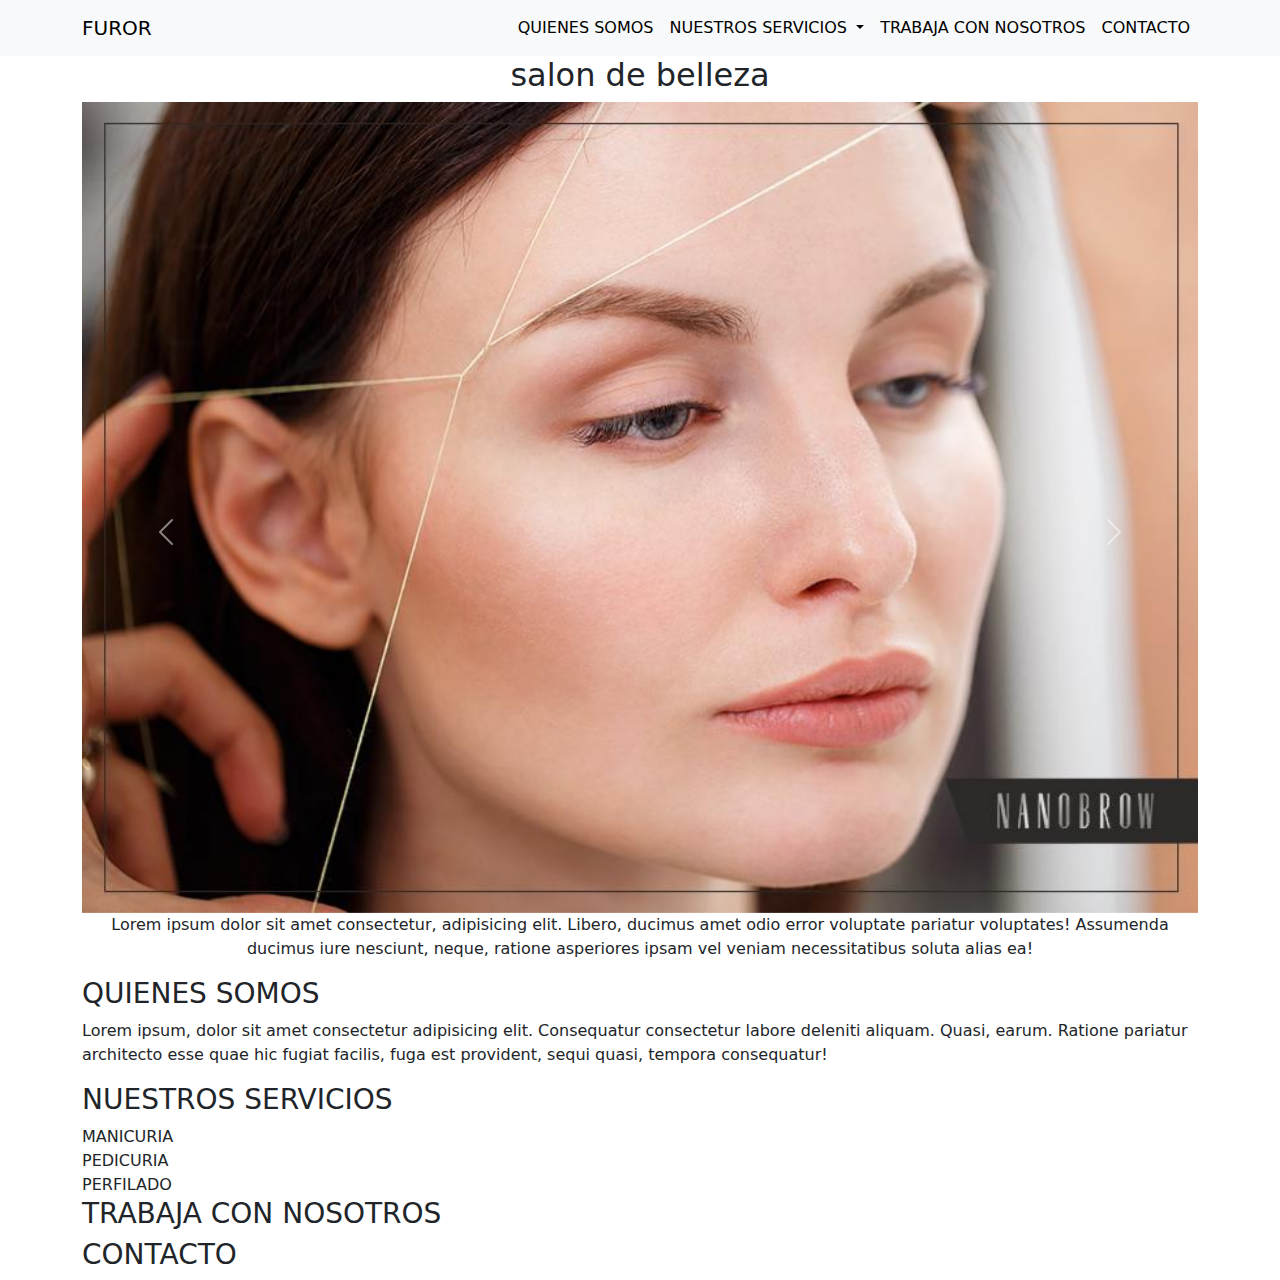
==== index.html @ da152a38 "Estructura del sitio web" ====
<!DOCTYPE html>
<html lang="en">
  <head>
    <meta charset="UTF-8" />
    <meta http-equiv="X-UA-Compatible" content="IE=edge" />
    <meta name="viewport" content="width=device-width, initial-scale=1.0" />
    <link
      rel="stylesheet"
      href="https://cdn.jsdelivr.net/npm/bootstrap@5.3.1/dist/css/bootstrap.min.css"
    />
    <title>Proyecto 1</title>
  </head>
  <body>
    <!-- header -->
    <header>
      <nav class="navbar fixed-top navbar-expand-lg bg-body-tertiary">
        <div class="container-fluid container">
          <a class="navbar-brand" href="#">FUROR</a>
          <button
            class="navbar-toggler"
            type="button"
            data-bs-toggle="collapse"
            data-bs-target="#navbarNavDropdown"
            aria-controls="navbarNavDropdown"
            aria-expanded="false"
            aria-label="Toggle navigation"
          >
            <span class="navbar-toggler-icon"></span>
          </button>
          <div class="collapse navbar-collapse justify-content-end" id="navbarNavDropdown">
            <ul class="navbar-nav">
              <li class="nav-item">
                <a class="nav-link active" aria-current="page" href="#section-quienes"
                  >QUIENES SOMOS</a
                >
              </li>
              <li class="nav-item dropdown">
                <a
                  class="nav-link active dropdown-toggle"
                  href="#section-servicios"
                  role="button"
                  data-bs-toggle="dropdown"
                  aria-expanded="false"
                >
                  NUESTROS SERVICIOS
                </a>
                <ul class="dropdown-menu">
                  <li><a class="dropdown-item" href="#">MANICURIA</a></li>
                  <li><a class="dropdown-item" href="#">PEDICURIA</a></li>
                  <li><a class="dropdown-item" href="#">PERFILADO</a></li>
                </ul>
              </li>
              <li class="nav-item">
                <a class="nav-link active" href="#section-trabaja">TRABAJA CON NOSOTROS</a>
              </li>
              <li class="nav-item">
                <a class="nav-link active" href="#section-contacto">CONTACTO</a>
              </li>
            </ul>
          </div>
        </div>
      </nav>
    </header>
    <!-- main -->
    <main class="container">
      <section class="text-center">
        <h1>FUROR BEAUTY</h1>
        <h2>salon de belleza</h2>
      </section>
      <!-- carousel -->
      <section>
        <div id="carouselExampleIndicators" class="carousel slide">
          <div class="carousel-indicators">
            <button
              type="button"
              data-bs-target="#carouselExampleIndicators"
              data-bs-slide-to="0"
              class="active"
              aria-current="true"
              aria-label="Slide 1"
            ></button>
            <button
              type="button"
              data-bs-target="#carouselExampleIndicators"
              data-bs-slide-to="1"
              aria-label="Slide 2"
            ></button>
            <button
              type="button"
              data-bs-target="#carouselExampleIndicators"
              data-bs-slide-to="2"
              aria-label="Slide 3"
            ></button>
          </div>
          <div class="carousel-inner">
            <div class="carousel-item active">
              <img src="perfilado-1.jpeg" class="d-block w-100" alt="..." />
            </div>
            <div class="carousel-item">
              <img src="perfilado-1.jpeg" class="d-block w-100" alt="..." />
            </div>
            <div class="carousel-item">
              <img src="perfilado-1.jpeg" class="d-block w-100" alt="..." />
            </div>
          </div>
          <button
            class="carousel-control-prev"
            type="button"
            data-bs-target="#carouselExampleIndicators"
            data-bs-slide="prev"
          >
            <span class="carousel-control-prev-icon" aria-hidden="true"></span>
            <span class="visually-hidden">Previous</span>
          </button>
          <button
            class="carousel-control-next"
            type="button"
            data-bs-target="#carouselExampleIndicators"
            data-bs-slide="next"
          >
            <span class="carousel-control-next-icon" aria-hidden="true"></span>
            <span class="visually-hidden">Next</span>
          </button>
          <!-- carousel-text -->
          <p class="text-center">
            Lorem ipsum dolor sit amet consectetur, adipisicing elit. Libero,
            ducimus amet odio error voluptate pariatur voluptates! Assumenda
            ducimus iure nesciunt, neque, ratione asperiores ipsam vel veniam
            necessitatibus soluta alias ea!
          </p>
        </section>
      </div>
      <!-- quienes somos -->
      <section id="section-quienes">
        <h3>QUIENES SOMOS</h3>
        <p>
          Lorem ipsum, dolor sit amet consectetur adipisicing elit. Consequatur
          consectetur labore deleniti aliquam. Quasi, earum. Ratione pariatur
          architecto esse quae hic fugiat facilis, fuga est provident, sequi
          quasi, tempora consequatur!
        </p>
      </section>
      <!-- nuestros servicios -->
      <section id="section-servicios">
        <h3>NUESTROS SERVICIOS</h3>
        <div>MANICURIA</div>
        <div>PEDICURIA</div>
        <div>PERFILADO</div>
      </section>
      <!-- trabaja con nosotros -->
      <section id="section-trabaja">
        <h3>TRABAJA CON NOSOTROS</h3>
      </section>
      <!-- contacto -->
      <section id="section-contacto">
        <h3>CONTACTO</h3>
      </section>
    </main>

    <!-- footer -->
    <footer></footer>
    <script
      src="https://cdn.jsdelivr.net/npm/@popperjs/core@2.11.8/dist/umd/popper.min.js"
      integrity="sha384-I7E8VVD/ismYTF4hNIPjVp/Zjvgyol6VFvRkX/vR+Vc4jQkC+hVqc2pM8ODewa9r"
      crossorigin="anonymous"
    ></script>
    <script
      src="https://cdn.jsdelivr.net/npm/bootstrap@5.3.1/dist/js/bootstrap.min.js"
      integrity="sha384-Rx+T1VzGupg4BHQYs2gCW9It+akI2MM/mndMCy36UVfodzcJcF0GGLxZIzObiEfa"
      crossorigin="anonymous"
    ></script>
  </body>
</html>
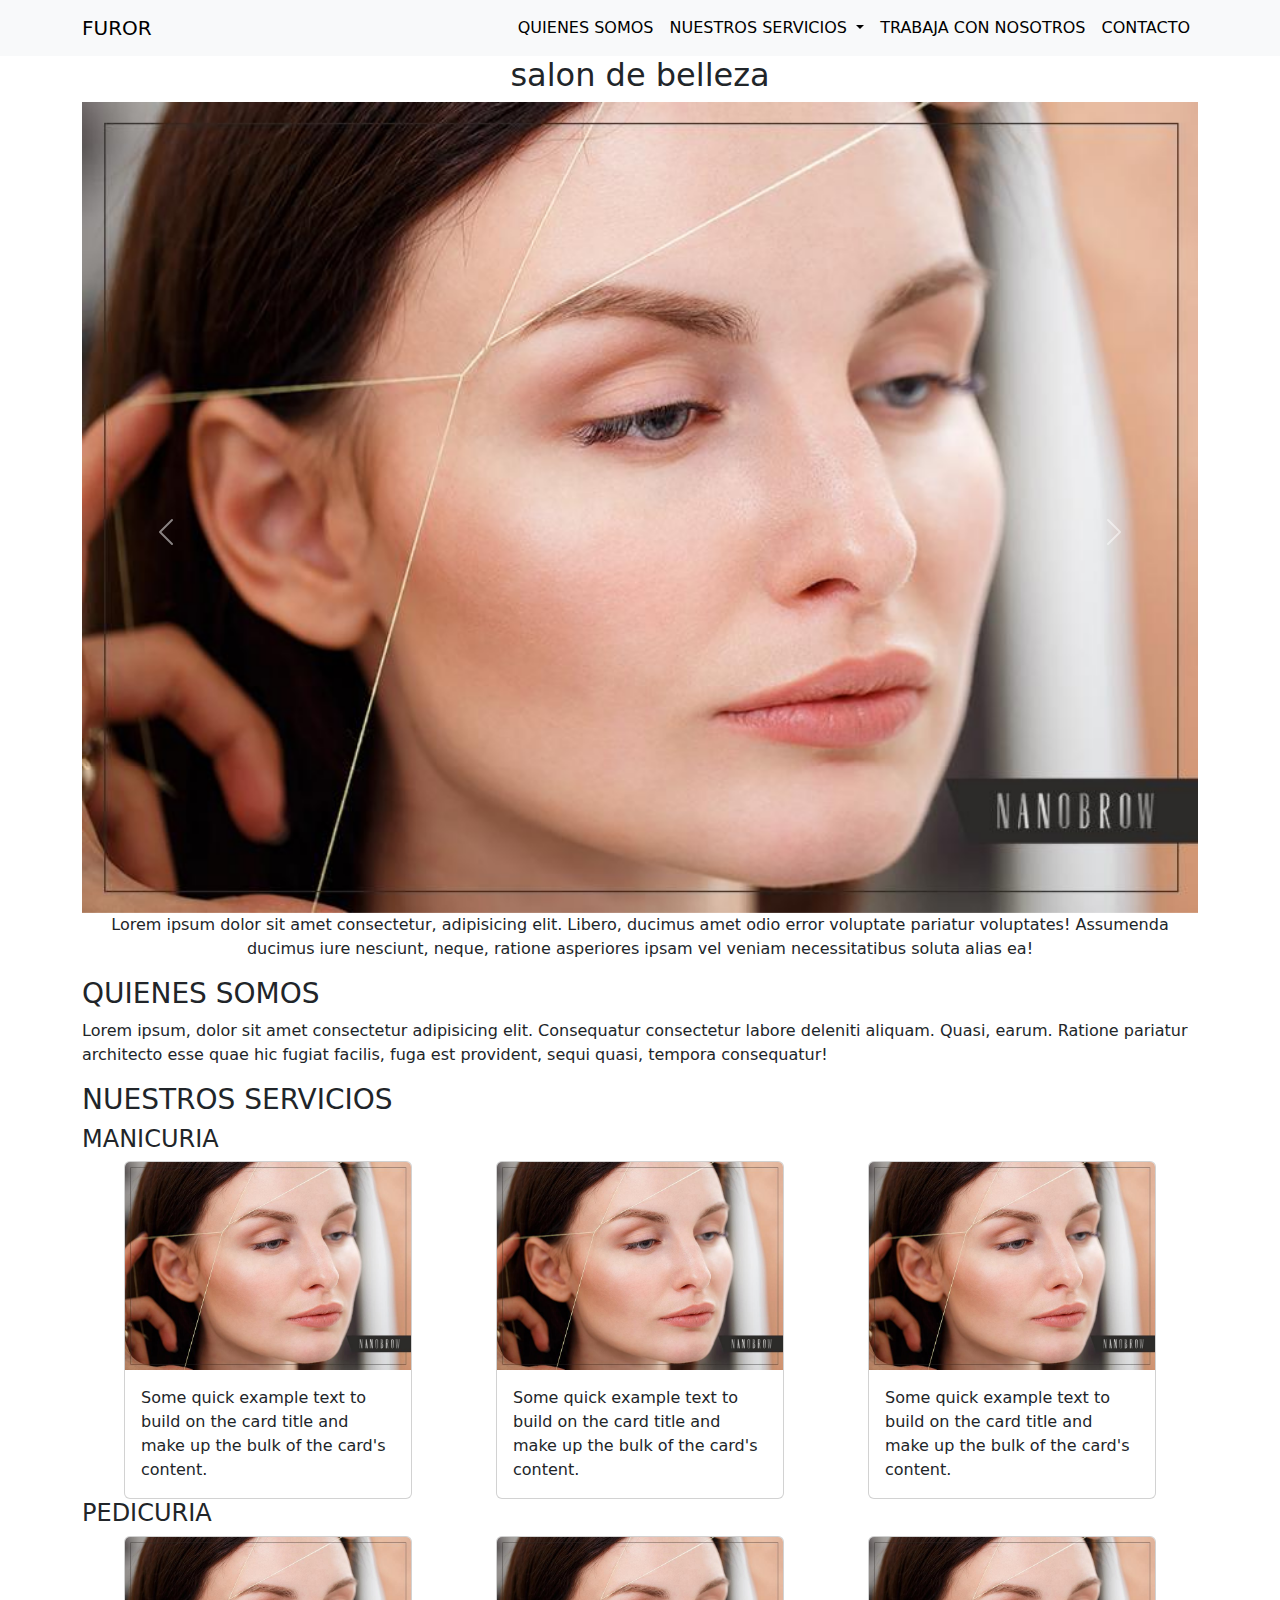
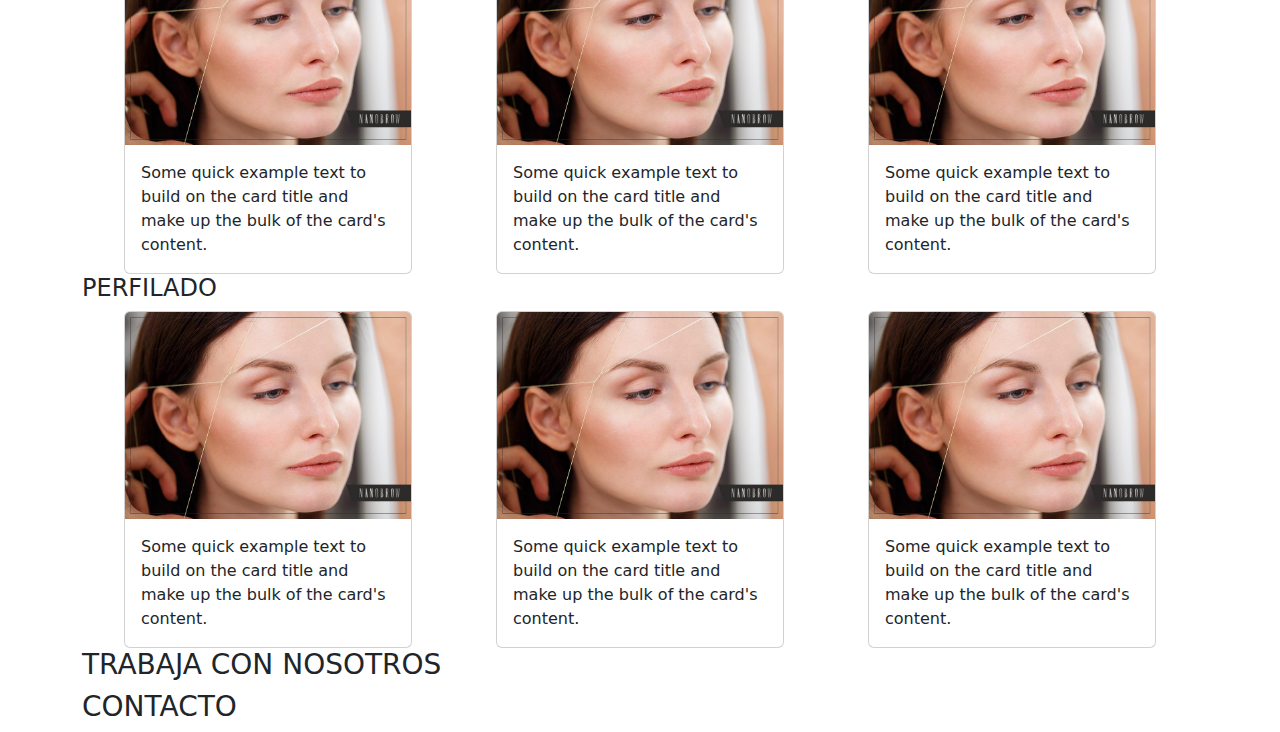
==== commit 3476db78: "Agregado cards por servicio" ====
--- a/index.html
+++ b/index.html
@@ -27,10 +27,16 @@
           >
             <span class="navbar-toggler-icon"></span>
           </button>
-          <div class="collapse navbar-collapse justify-content-end" id="navbarNavDropdown">
+          <div
+            class="collapse navbar-collapse justify-content-end"
+            id="navbarNavDropdown"
+          >
             <ul class="navbar-nav">
               <li class="nav-item">
-                <a class="nav-link active" aria-current="page" href="#section-quienes"
+                <a
+                  class="nav-link active"
+                  aria-current="page"
+                  href="#section-quienes"
                   >QUIENES SOMOS</a
                 >
               </li>
@@ -45,13 +51,27 @@
                   NUESTROS SERVICIOS
                 </a>
                 <ul class="dropdown-menu">
-                  <li><a class="dropdown-item" href="#">MANICURIA</a></li>
-                  <li><a class="dropdown-item" href="#">PEDICURIA</a></li>
-                  <li><a class="dropdown-item" href="#">PERFILADO</a></li>
+                  <li>
+                    <a class="dropdown-item" href="#container-manicura"
+                      >MANICURIA</a
+                    >
+                  </li>
+                  <li>
+                    <a class="dropdown-item" href="#container-pedicuria"
+                      >PEDICURIA</a
+                    >
+                  </li>
+                  <li>
+                    <a class="dropdown-item" href="#container-perfilado"
+                      >PERFILADO</a
+                    >
+                  </li>
                 </ul>
               </li>
               <li class="nav-item">
-                <a class="nav-link active" href="#section-trabaja">TRABAJA CON NOSOTROS</a>
+                <a class="nav-link active" href="#section-trabaja"
+                  >TRABAJA CON NOSOTROS</a
+                >
               </li>
               <li class="nav-item">
                 <a class="nav-link active" href="#section-contacto">CONTACTO</a>
@@ -128,8 +148,9 @@
             ducimus iure nesciunt, neque, ratione asperiores ipsam vel veniam
             necessitatibus soluta alias ea!
           </p>
-        </section>
-      </div>
+        </div>
+      </section>
+
       <!-- quienes somos -->
       <section id="section-quienes">
         <h3>QUIENES SOMOS</h3>
@@ -143,9 +164,102 @@
       <!-- nuestros servicios -->
       <section id="section-servicios">
         <h3>NUESTROS SERVICIOS</h3>
-        <div>MANICURIA</div>
-        <div>PEDICURIA</div>
-        <div>PERFILADO</div>
+        <div id="container-manicura">
+          <h4>MANICURIA</h4>
+          <div class="d-flex justify-content-around">
+            <div class="card" style="width: 18rem">
+              <img src="perfilado-1.jpeg" class="card-img-top" alt="..." />
+              <div class="card-body">
+                <p class="card-text">
+                  Some quick example text to build on the card title and make up
+                  the bulk of the card's content.
+                </p>
+              </div>
+            </div>
+            <div class="card" style="width: 18rem">
+              <img src="perfilado-1.jpeg" class="card-img-top" alt="..." />
+              <div class="card-body">
+                <p class="card-text">
+                  Some quick example text to build on the card title and make up
+                  the bulk of the card's content.
+                </p>
+              </div>
+            </div>
+            <div class="card" style="width: 18rem">
+              <img src="perfilado-1.jpeg" class="card-img-top" alt="..." />
+              <div class="card-body">
+                <p class="card-text">
+                  Some quick example text to build on the card title and make up
+                  the bulk of the card's content.
+                </p>
+              </div>
+            </div>
+          </div>
+        </div>
+        <div id="container-pedicuria">
+          <h4>PEDICURIA</h4>
+          <div class="d-flex justify-content-around">
+            <div class="card" style="width: 18rem">
+              <img src="perfilado-1.jpeg" class="card-img-top" alt="..." />
+              <div class="card-body">
+                <p class="card-text">
+                  Some quick example text to build on the card title and make up
+                  the bulk of the card's content.
+                </p>
+              </div>
+            </div>
+            <div class="card" style="width: 18rem">
+              <img src="perfilado-1.jpeg" class="card-img-top" alt="..." />
+              <div class="card-body">
+                <p class="card-text">
+                  Some quick example text to build on the card title and make up
+                  the bulk of the card's content.
+                </p>
+              </div>
+            </div>
+            <div class="card" style="width: 18rem">
+              <img src="perfilado-1.jpeg" class="card-img-top" alt="..." />
+              <div class="card-body">
+                <p class="card-text">
+                  Some quick example text to build on the card title and make up
+                  the bulk of the card's content.
+                </p>
+              </div>
+            </div>
+          </div>
+        </div>
+        <div id="container-perfilado">
+          <h4>PERFILADO</h4>
+          <div class="d-flex justify-content-around">
+            <div class="card" style="width: 18rem">
+              <img src="perfilado-1.jpeg" class="card-img-top" alt="..." />
+              <div class="card-body">
+                <p class="card-text">
+                  Some quick example text to build on the card title and make up
+                  the bulk of the card's content.
+                </p>
+              </div>
+            </div>
+            <div class="card" style="width: 18rem">
+              <img src="perfilado-1.jpeg" class="card-img-top" alt="..." />
+              <div class="card-body">
+                <p class="card-text">
+                  Some quick example text to build on the card title and make up
+                  the bulk of the card's content.
+                </p>
+              </div>
+            </div>
+            <div class="card" style="width: 18rem">
+              <img src="perfilado-1.jpeg" class="card-img-top" alt="..." />
+              <div class="card-body">
+                <p class="card-text">
+                  Some quick example text to build on the card title and make up
+                  the bulk of the card's content.
+                </p>
+              </div>
+            </div>
+          </div>
+        </div>
       </section>
       <!-- trabaja con nosotros -->
       <section id="section-trabaja">
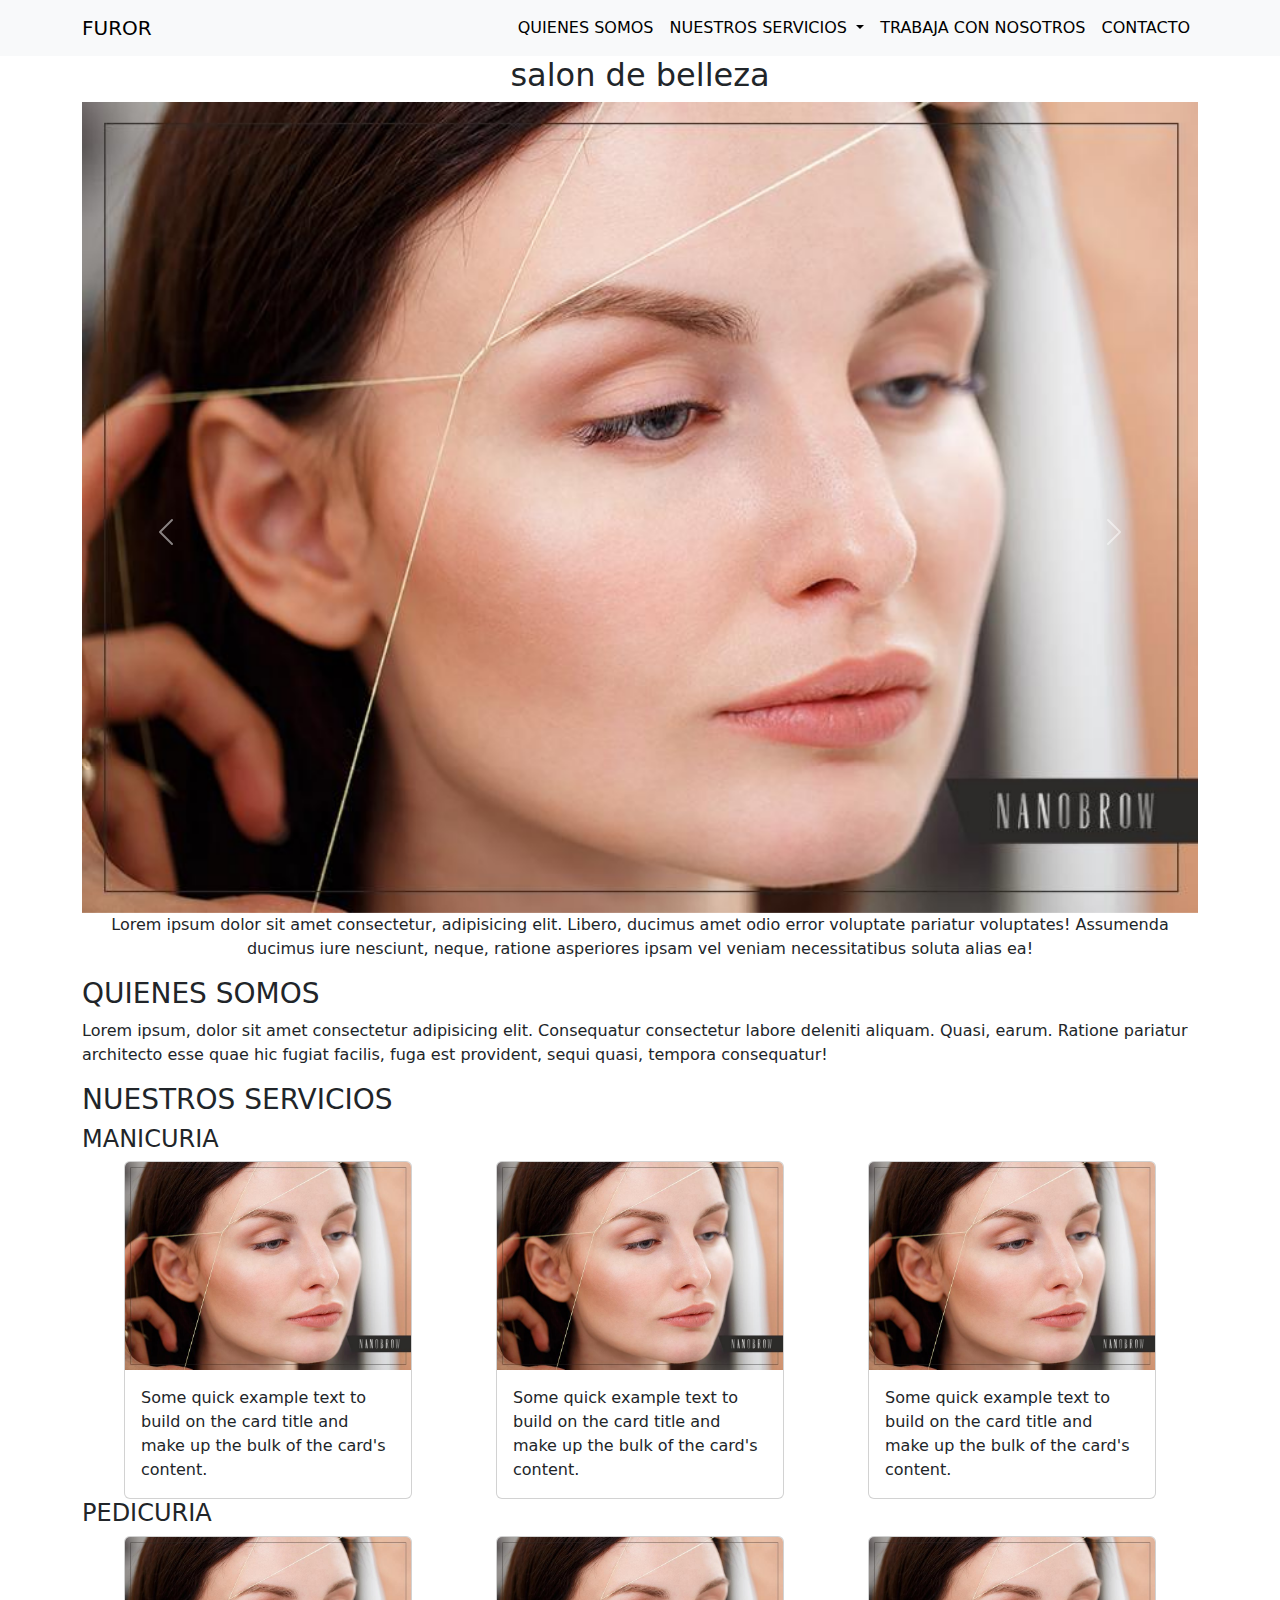
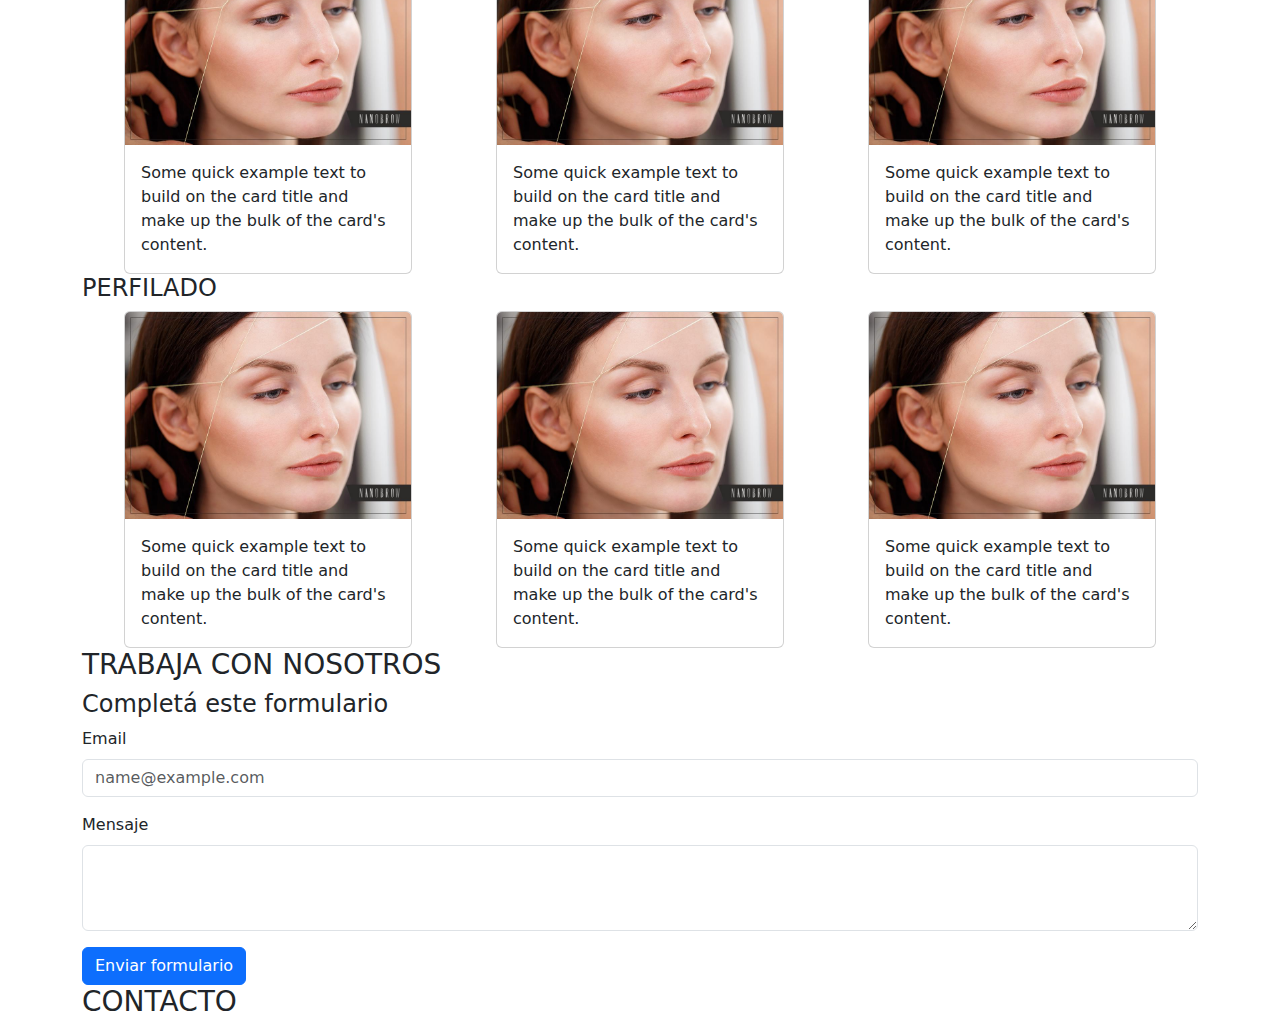
==== commit 18cf3f96: "Se agrega formulario de contacto (trabajo)" ====
--- a/index.html
+++ b/index.html
@@ -264,6 +264,24 @@
       <!-- trabaja con nosotros -->
       <section id="section-trabaja">
         <h3>TRABAJA CON NOSOTROS</h3>
+        <div>
+          <h4>Completá este formulario</h4>
+          <!-- formulario (revisar) agregar mensaje y ver cómo se puede cargar un adjunto o que vaya directo por mail -->
+          <form>
+            <div class="mb-3">
+                <label for="exampleFormControlInput1" class="form-label">Email</label>
+                <input type="email" class="form-control" id="exampleFormControlInput1" placeholder="name@example.com">
+              </div>
+              <div class="mb-3">
+                <label for="exampleFormControlTextarea1" class="form-label">Mensaje</label>
+                <textarea class="form-control" id="exampleFormControlTextarea1" rows="3"></textarea>
+              </div>
+            <!-- que al apretar el btn se abra el mail y aparezca precargado el asunto "CV" -->
+            <button type="submit" class="btn btn-primary">
+              Enviar formulario
+            </button>
+          </form>
+        </div>
       </section>
       <!-- contacto -->
       <section id="section-contacto">
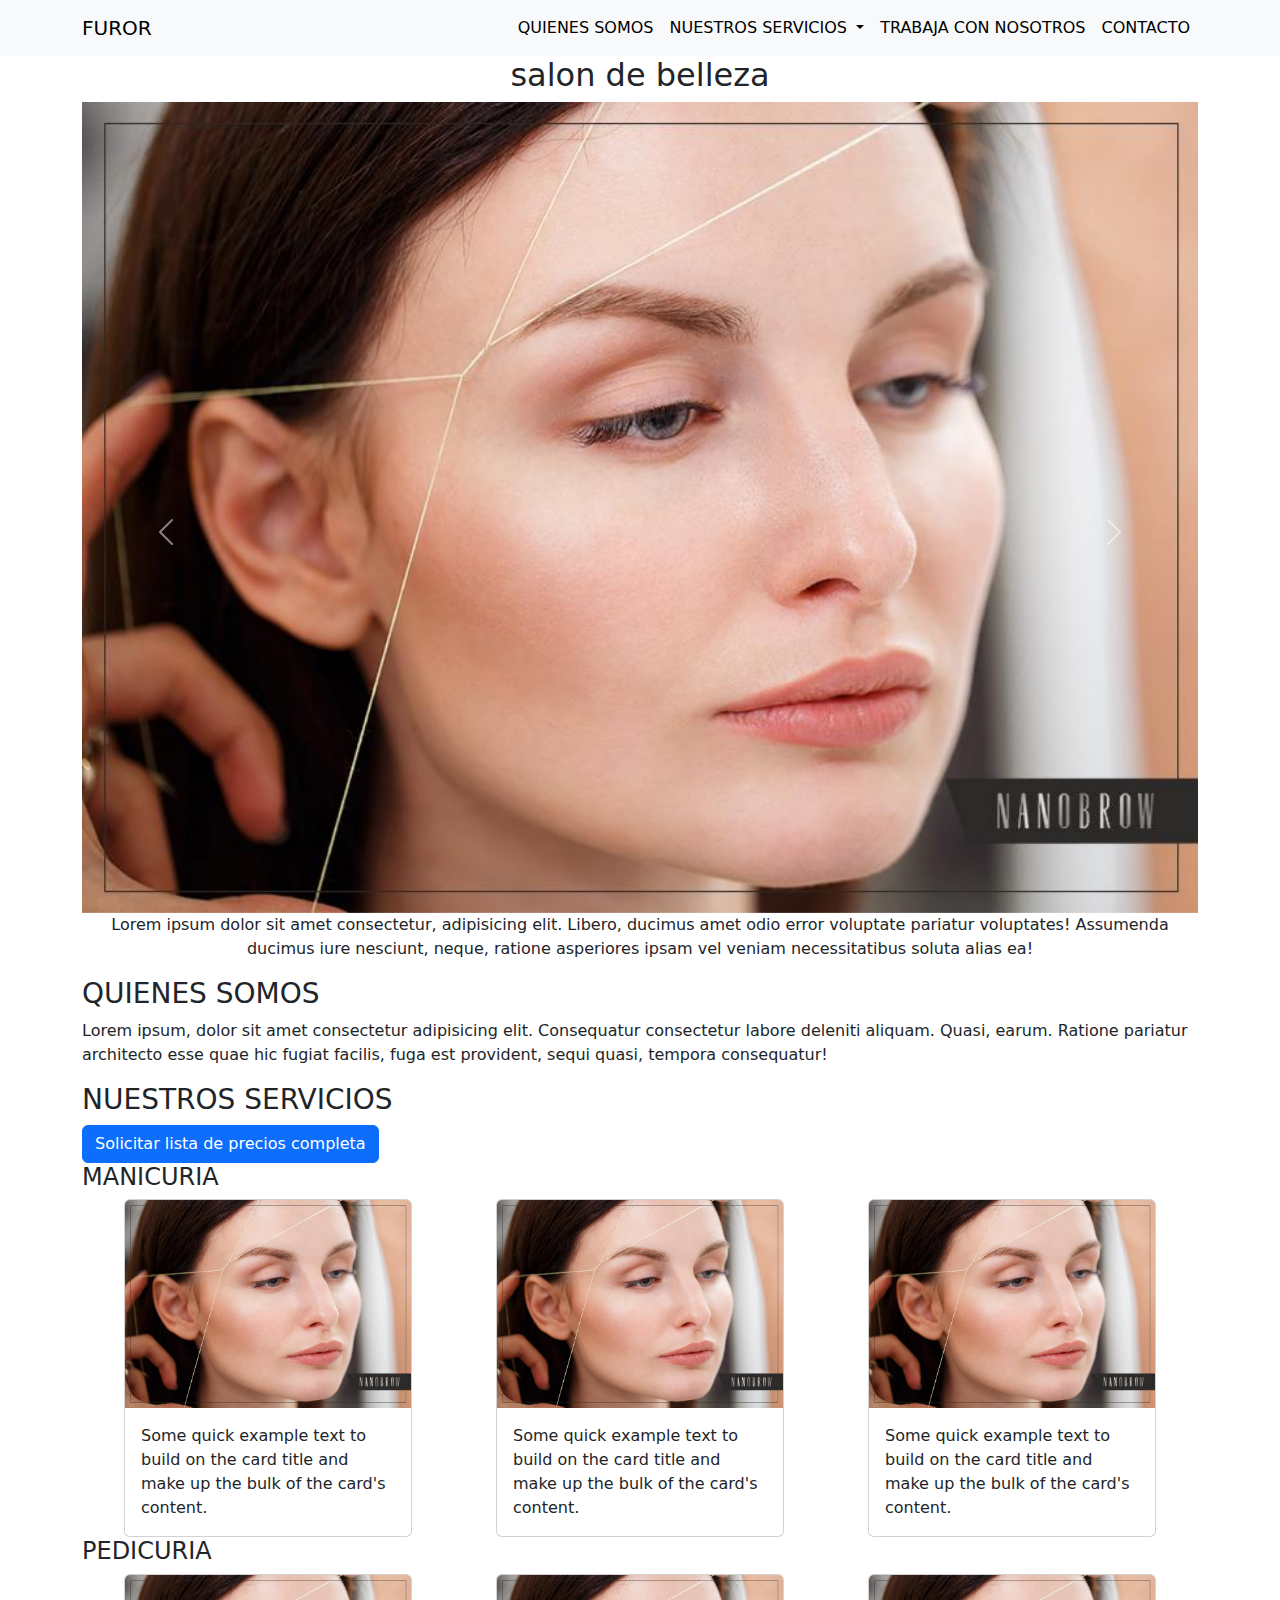
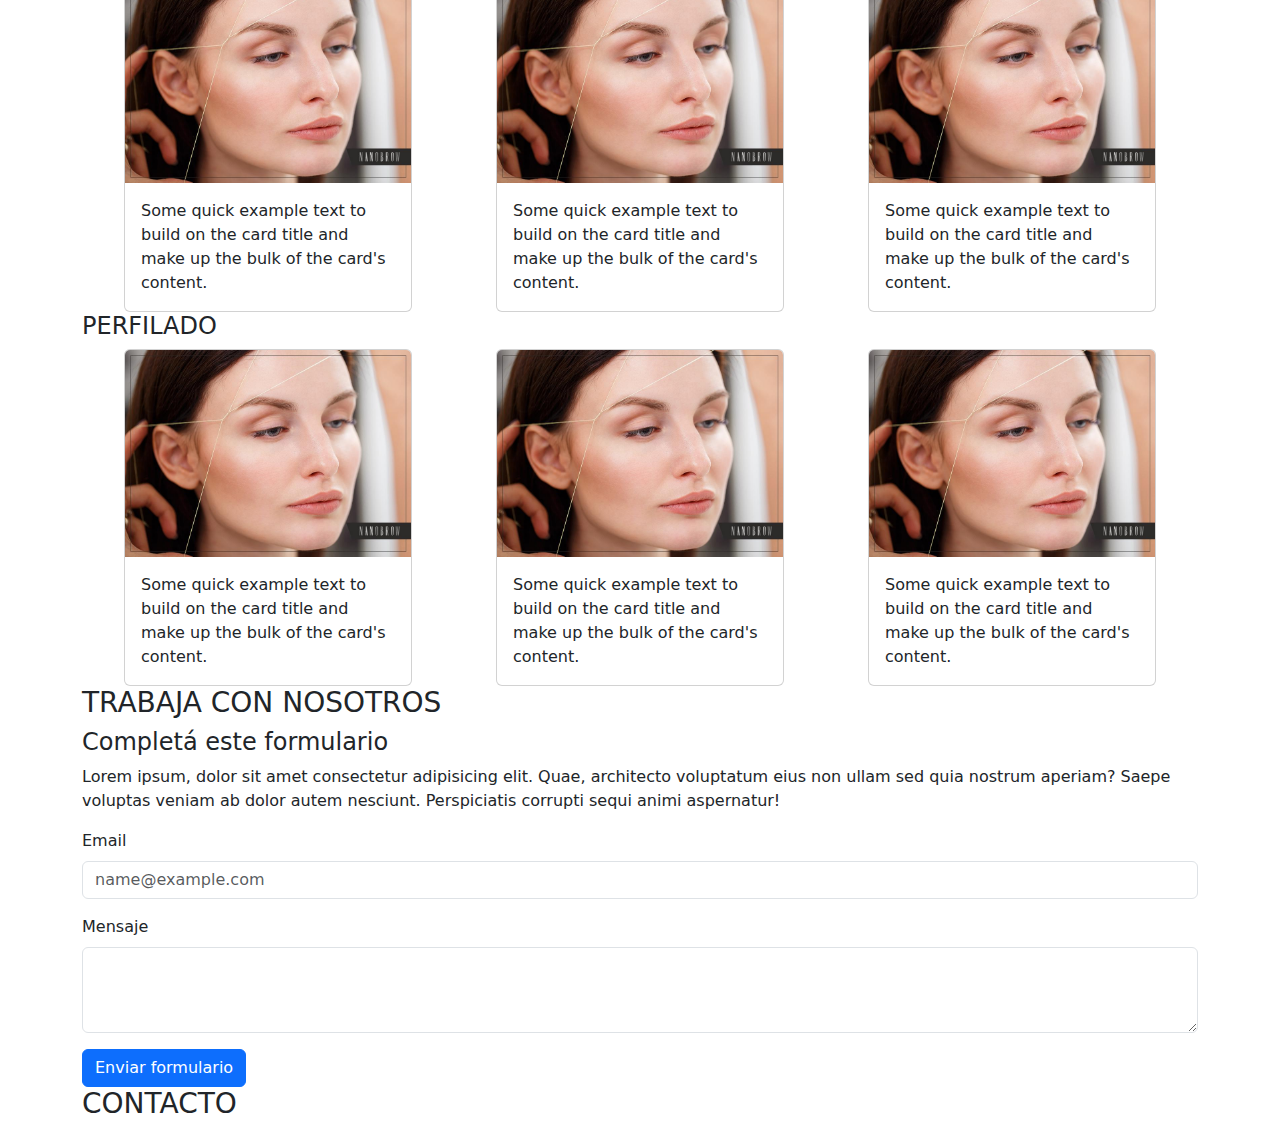
==== commit facb209b: "Se agrega btn listado de precios" ====
--- a/index.html
+++ b/index.html
@@ -164,9 +164,11 @@
       <!-- nuestros servicios -->
       <section id="section-servicios">
         <h3>NUESTROS SERVICIOS</h3>
+        <button type="button" class="btn btn-primary">Solicitar lista de precios completa</button>
+
         <div id="container-manicura">
           <h4>MANICURIA</h4>
-          <div class="d-flex justify-content-around">
+          <div class="d-flex flex-wrap justify-content-around">
             <div class="card" style="width: 18rem">
               <img src="perfilado-1.jpeg" class="card-img-top" alt="..." />
               <div class="card-body">
@@ -198,7 +200,7 @@
         </div>
         <div id="container-pedicuria">
           <h4>PEDICURIA</h4>
-          <div class="d-flex justify-content-around">
+          <div class="d-flex flex-wrap justify-content-around">
             <div class="card" style="width: 18rem">
               <img src="perfilado-1.jpeg" class="card-img-top" alt="..." />
               <div class="card-body">
@@ -230,7 +232,7 @@
         </div>
         <div id="container-perfilado">
           <h4>PERFILADO</h4>
-          <div class="d-flex justify-content-around">
+          <div class="d-flex flex-wrap justify-content-around">
             <div class="card" style="width: 18rem">
               <img src="perfilado-1.jpeg" class="card-img-top" alt="..." />
               <div class="card-body">
@@ -266,6 +268,7 @@
         <h3>TRABAJA CON NOSOTROS</h3>
         <div>
           <h4>Completá este formulario</h4>
+          <p>Lorem ipsum, dolor sit amet consectetur adipisicing elit. Quae, architecto voluptatum eius non ullam sed quia nostrum aperiam? Saepe voluptas veniam ab dolor autem nesciunt. Perspiciatis corrupti sequi animi aspernatur!</p>
           <!-- formulario (revisar) agregar mensaje y ver cómo se puede cargar un adjunto o que vaya directo por mail -->
           <form>
             <div class="mb-3">
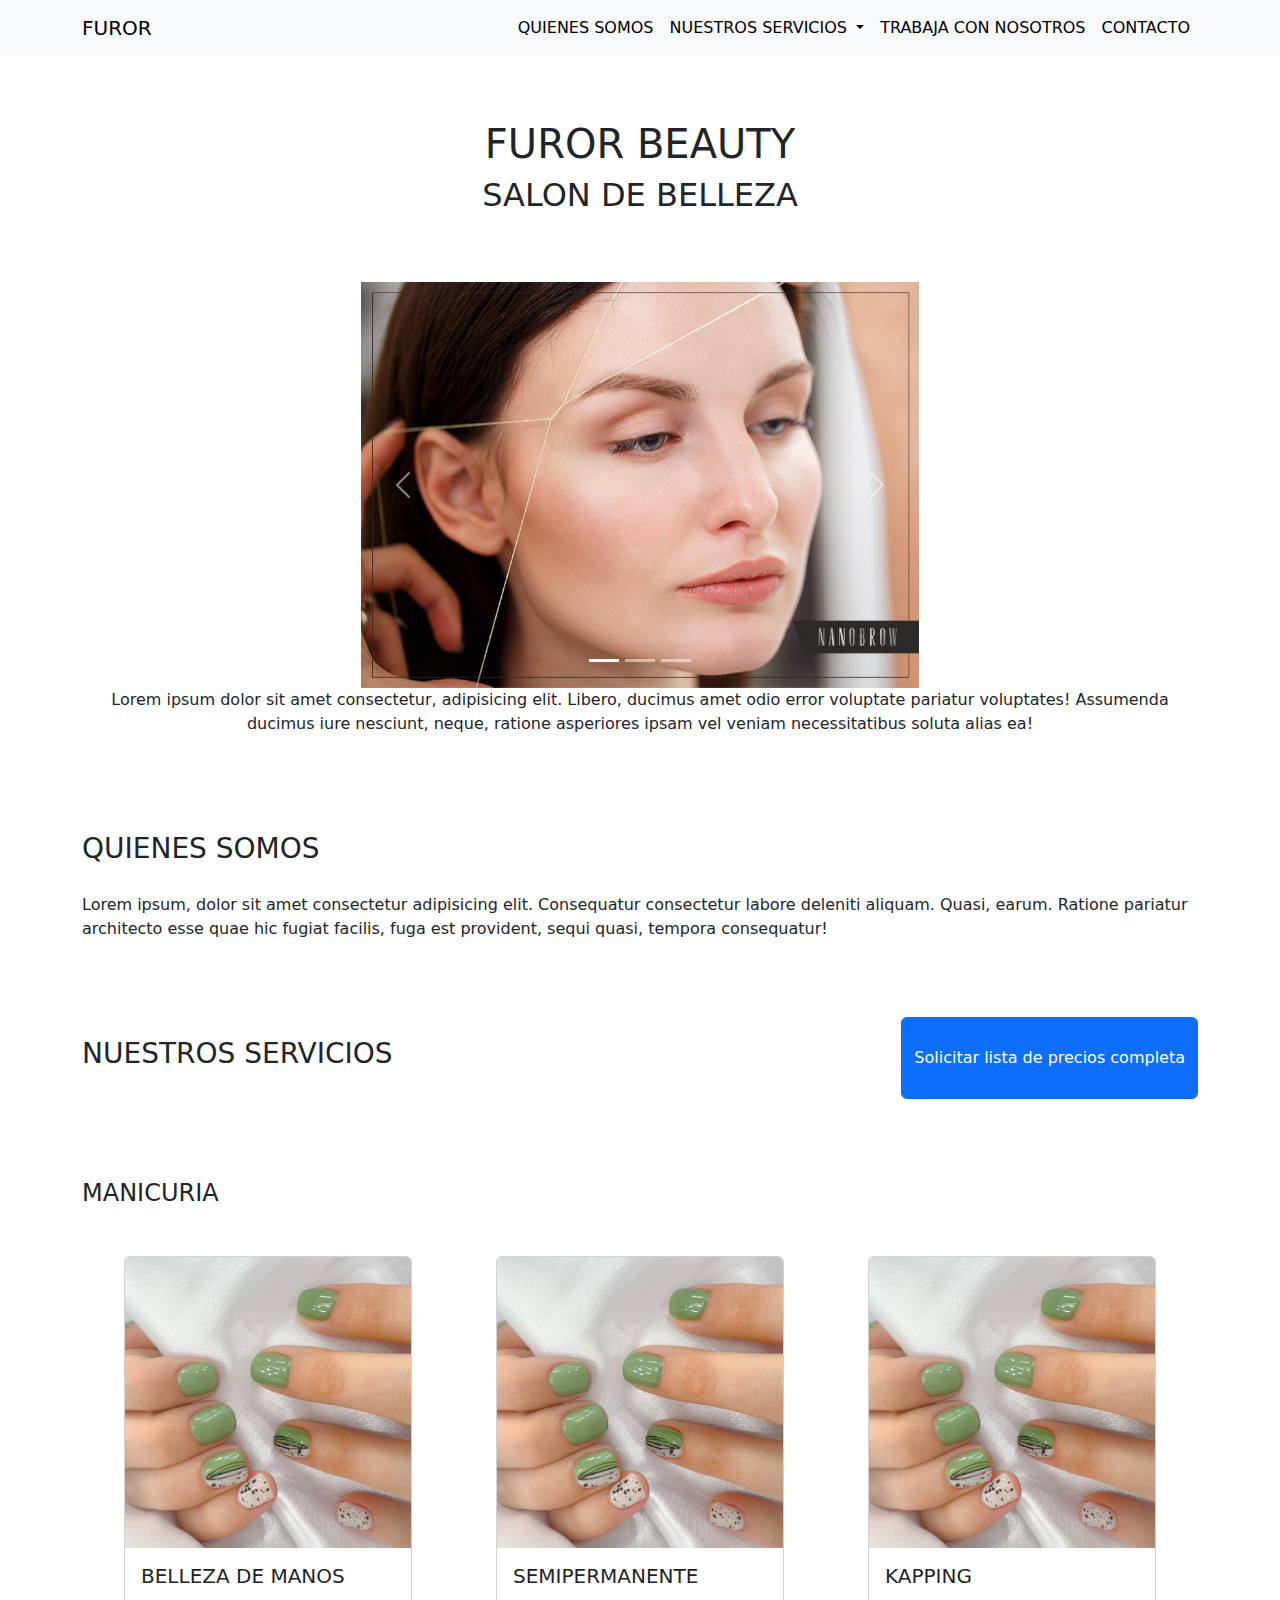
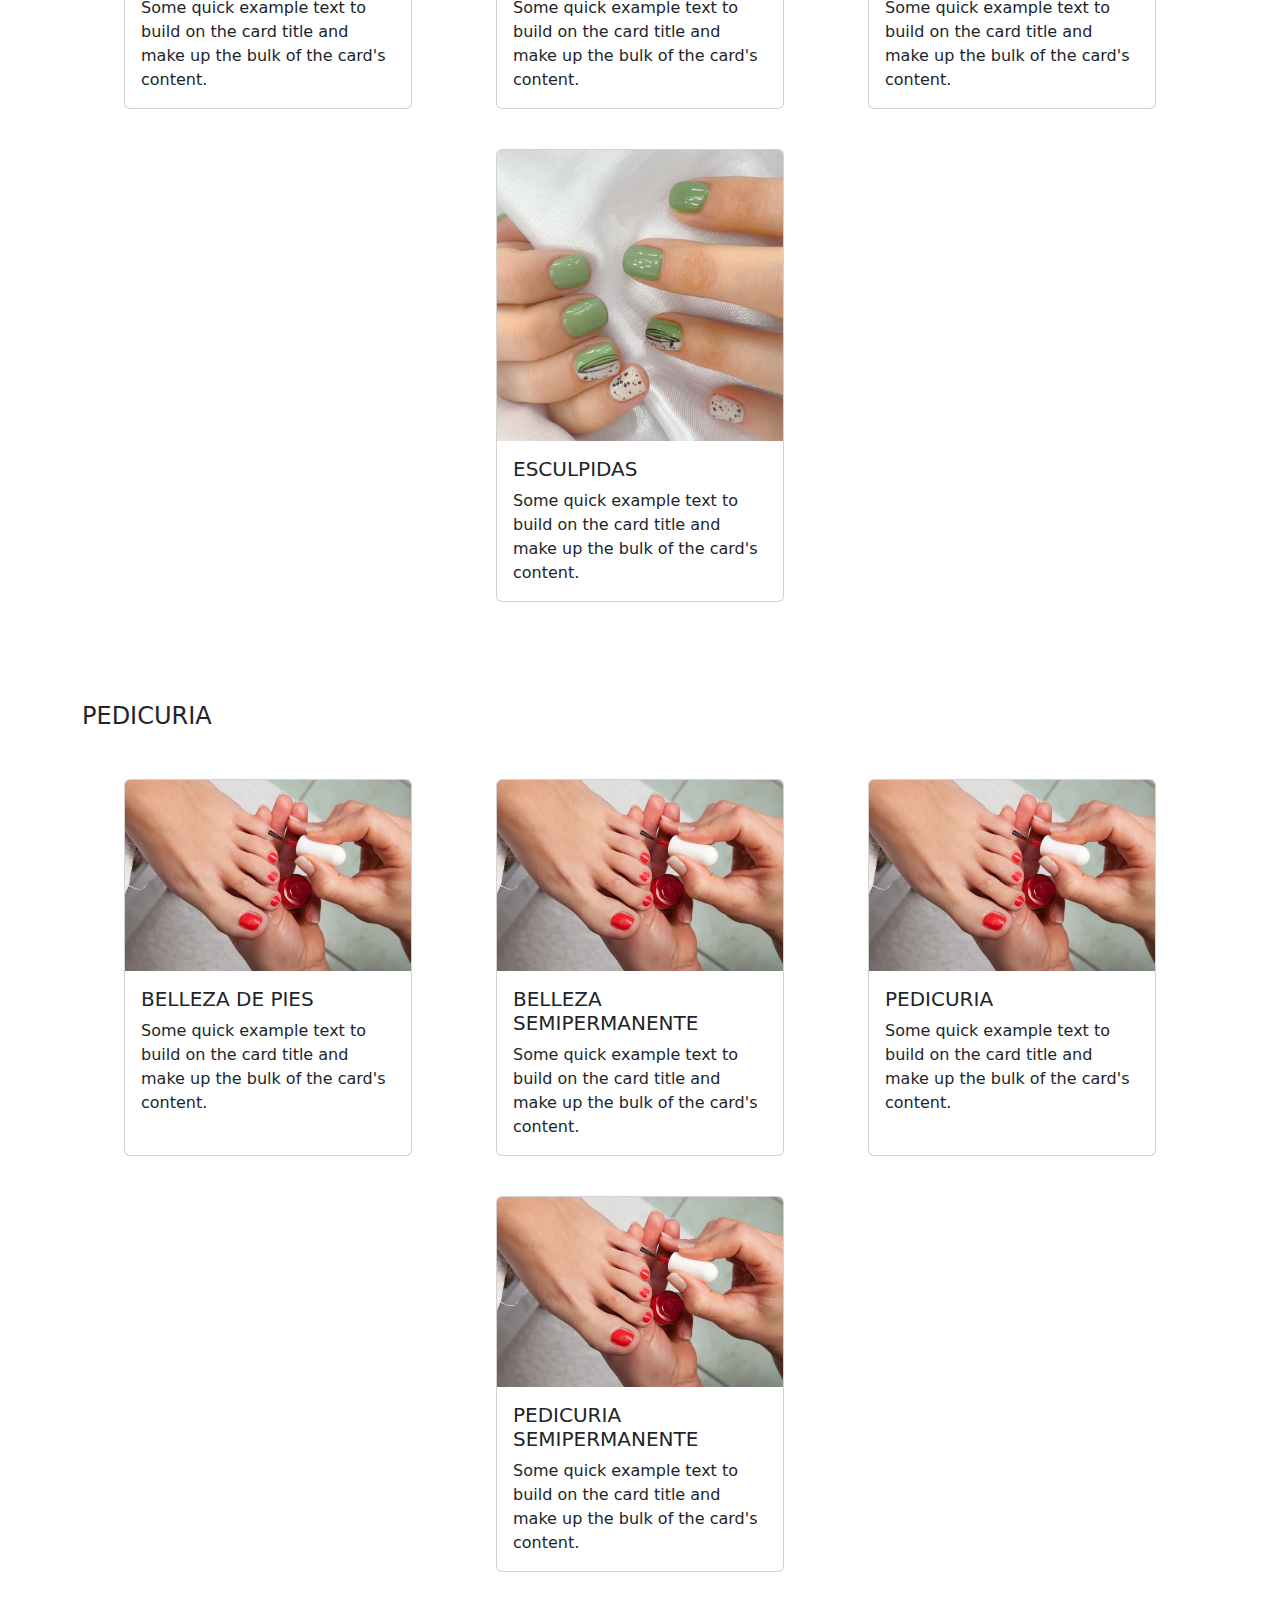
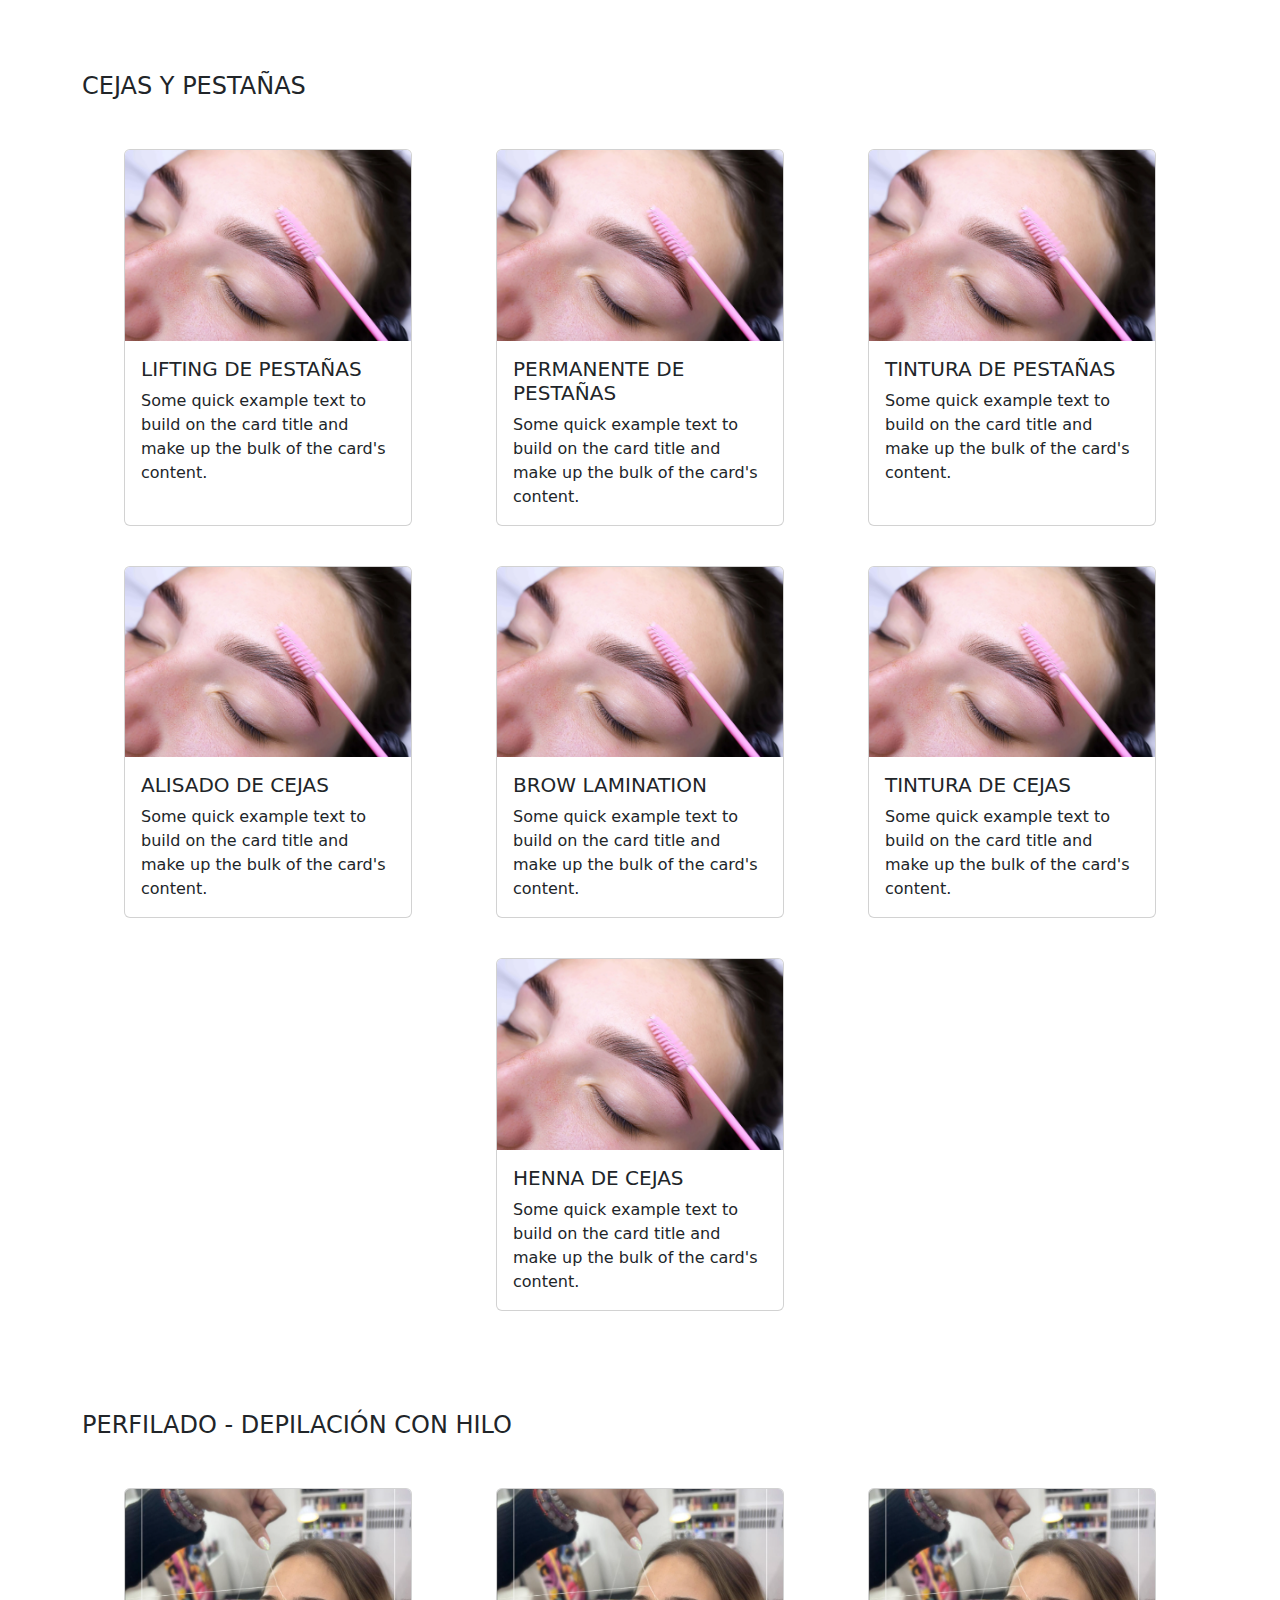
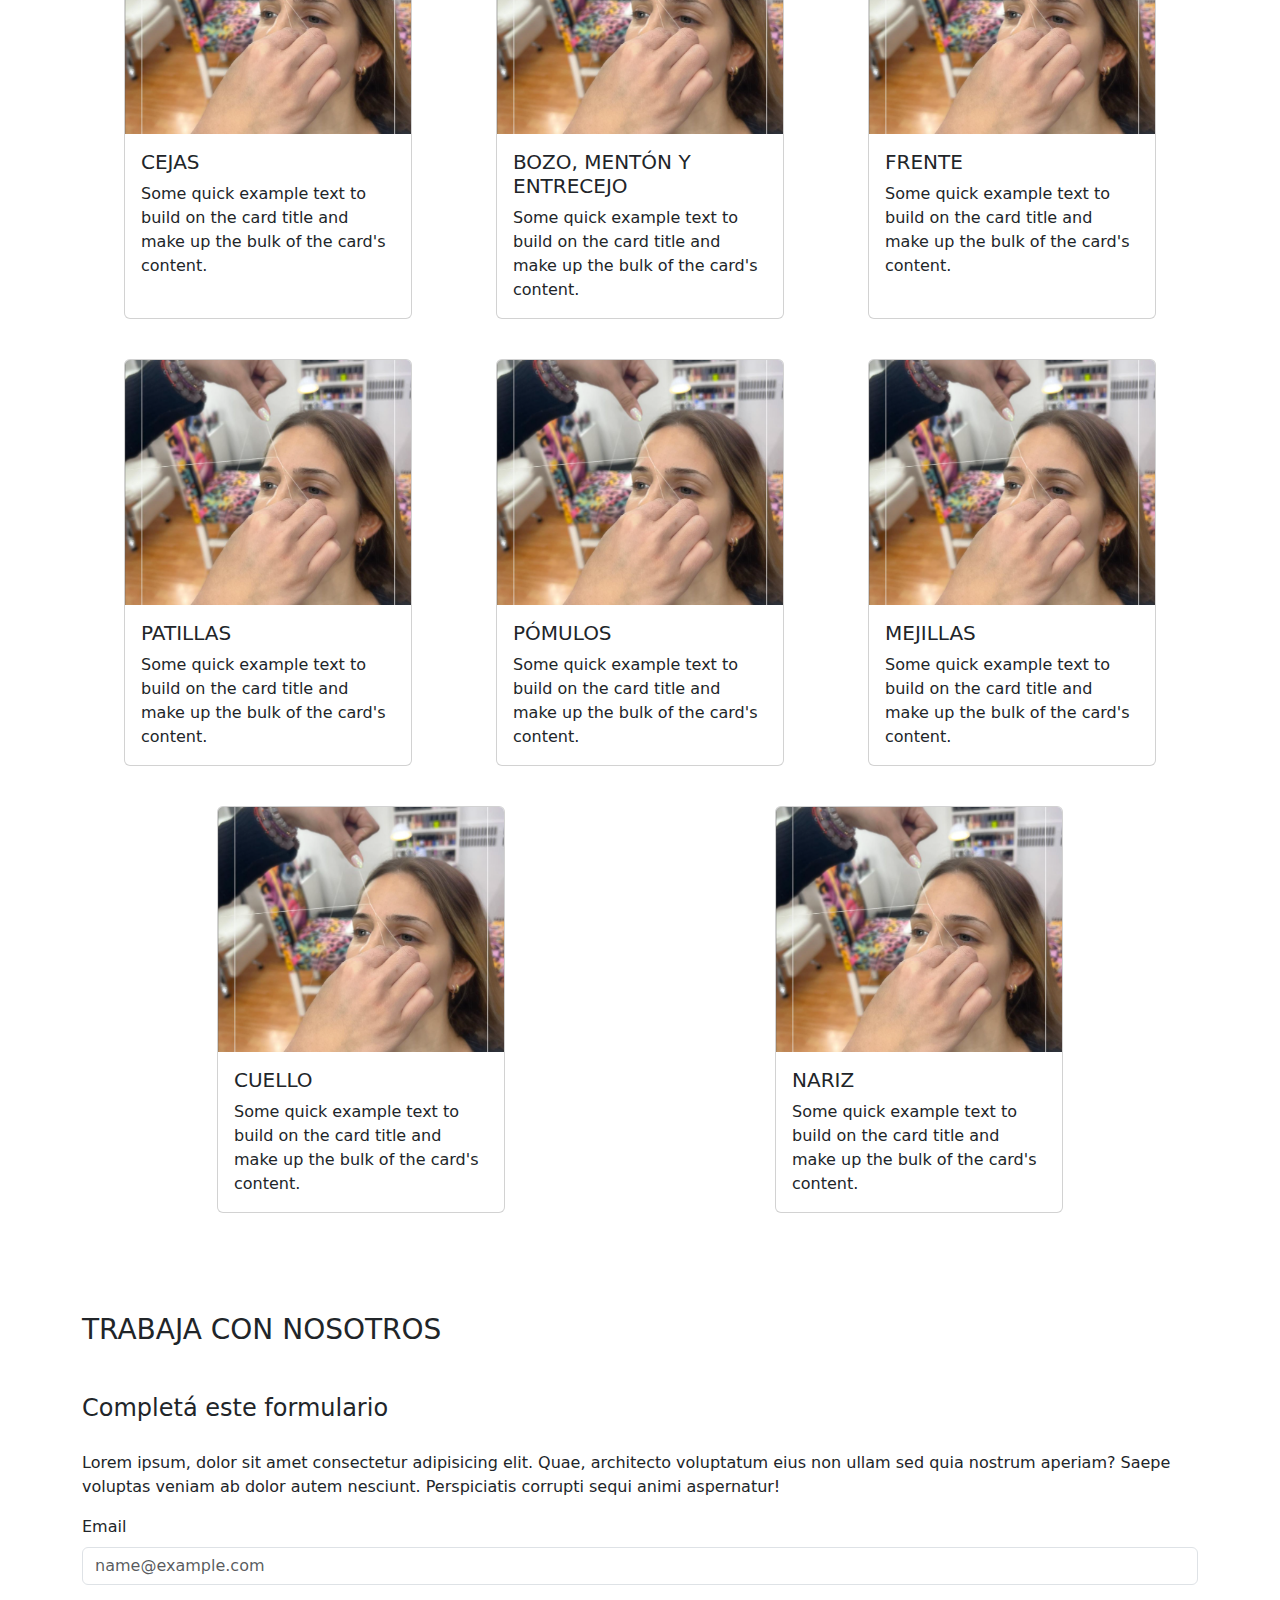
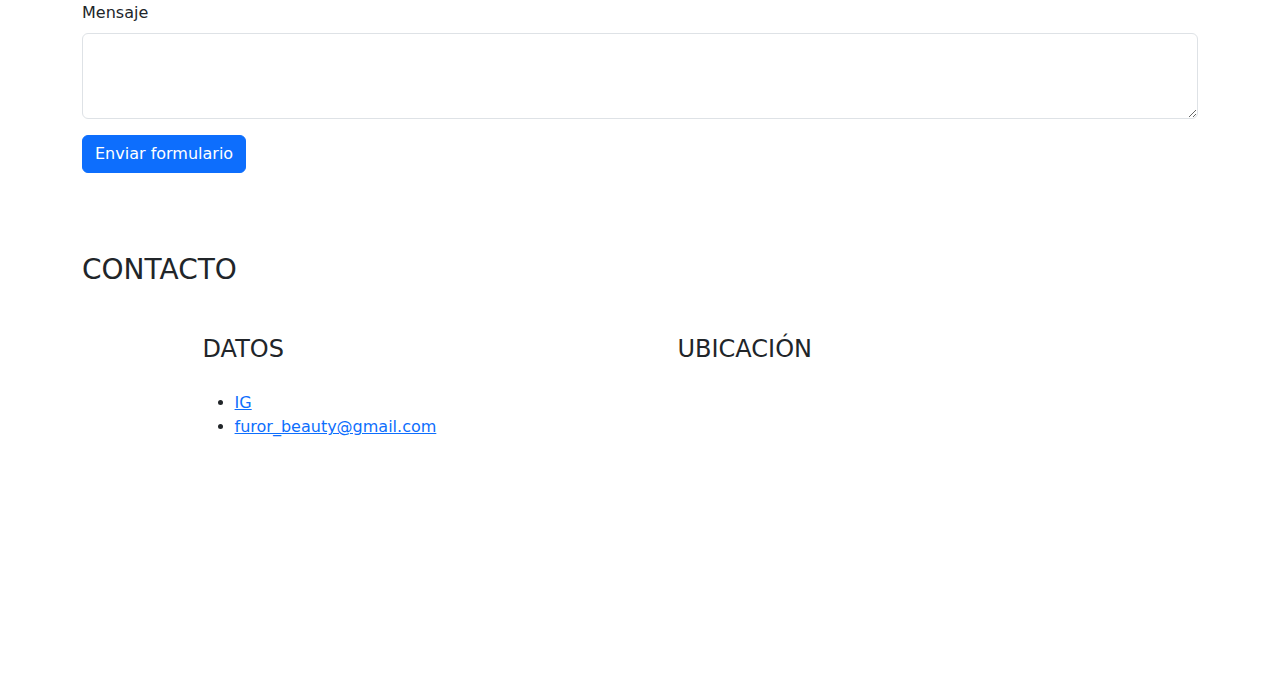
==== commit 0a4f905a: "Mejora en secciones y título del proyecto" ====
--- a/index.html
+++ b/index.html
@@ -4,11 +4,14 @@
     <meta charset="UTF-8" />
     <meta http-equiv="X-UA-Compatible" content="IE=edge" />
     <meta name="viewport" content="width=device-width, initial-scale=1.0" />
+    <!-- CSS -->
+    <link rel="stylesheet" href="style.css" />
+    <!-- bootstrap CSS -->
     <link
       rel="stylesheet"
       href="https://cdn.jsdelivr.net/npm/bootstrap@5.3.1/dist/css/bootstrap.min.css"
     />
-    <title>Proyecto 1</title>
+    <title>Furor Beauty | Salón de belleza</title>
   </head>
   <body>
     <!-- header -->
@@ -62,6 +65,11 @@
                     >
                   </li>
                   <li>
+                    <a class="dropdown-item" href="#container-cejas-pestanas"
+                      >CEJAS Y PESTAÑAS</a
+                    >
+                  </li>
+                  <li>
                     <a class="dropdown-item" href="#container-perfilado"
                       >PERFILADO</a
                     >
@@ -69,12 +77,20 @@
                 </ul>
               </li>
               <li class="nav-item">
-                <a class="nav-link active" href="#section-trabaja"
+                <a
+                  class="nav-link active"
+                  aria-current="page"
+                  href="#section-trabaja"
                   >TRABAJA CON NOSOTROS</a
                 >
               </li>
               <li class="nav-item">
-                <a class="nav-link active" href="#section-contacto">CONTACTO</a>
+                <a
+                  class="nav-link active"
+                  aria-current="page"
+                  href="#section-contacto"
+                  >CONTACTO</a
+                >
               </li>
             </ul>
           </div>
@@ -85,11 +101,11 @@
     <main class="container">
       <section class="text-center">
         <h1>FUROR BEAUTY</h1>
-        <h2>salon de belleza</h2>
+        <h2>SALON DE BELLEZA</h2>
       </section>
       <!-- carousel -->
-      <section>
-        <div id="carouselExampleIndicators" class="carousel slide">
+      <section class="carousel1">
+        <div id="carouselExampleIndicators" class="carousel slide w-50">
           <div class="carousel-indicators">
             <button
               type="button"
@@ -114,13 +130,13 @@
           </div>
           <div class="carousel-inner">
             <div class="carousel-item active">
-              <img src="perfilado-1.jpeg" class="d-block w-100" alt="..." />
+              <img src="multimedia/img/perfilado-1.jpeg" class="d-block w-100" alt="..." />
             </div>
             <div class="carousel-item">
-              <img src="perfilado-1.jpeg" class="d-block w-100" alt="..." />
+              <img src="multimedia/img/perfilado-1.jpeg" class="d-block w-100" alt="..." />
             </div>
             <div class="carousel-item">
-              <img src="perfilado-1.jpeg" class="d-block w-100" alt="..." />
+              <img src="multimedia/img/perfilado-1.jpeg" class="d-block w-100" alt="..." />
             </div>
           </div>
           <button
@@ -141,14 +157,14 @@
             <span class="carousel-control-next-icon" aria-hidden="true"></span>
             <span class="visually-hidden">Next</span>
           </button>
-          <!-- carousel-text -->
-          <p class="text-center">
-            Lorem ipsum dolor sit amet consectetur, adipisicing elit. Libero,
-            ducimus amet odio error voluptate pariatur voluptates! Assumenda
-            ducimus iure nesciunt, neque, ratione asperiores ipsam vel veniam
-            necessitatibus soluta alias ea!
-          </p>
-        </div>
+        </div>
+        <!-- carousel-text -->
+        <p class="text-center">
+          Lorem ipsum dolor sit amet consectetur, adipisicing elit. Libero,
+          ducimus amet odio error voluptate pariatur voluptates! Assumenda
+          ducimus iure nesciunt, neque, ratione asperiores ipsam vel veniam
+          necessitatibus soluta alias ea!
+        </p>
       </section>
 
       <!-- quienes somos -->
@@ -163,33 +179,50 @@
       </section>
       <!-- nuestros servicios -->
       <section id="section-servicios">
-        <h3>NUESTROS SERVICIOS</h3>
-        <button type="button" class="btn btn-primary">Solicitar lista de precios completa</button>
+        <div class="d-flex justify-content-between">
+          <h3>NUESTROS SERVICIOS</h3>
+          <button type="button" class="btn btn-primary">
+            Solicitar lista de precios completa
+          </button>
+        </div>
 
-        <div id="container-manicura">
+        <div id="container-manicuria">
           <h4>MANICURIA</h4>
           <div class="d-flex flex-wrap justify-content-around">
             <div class="card" style="width: 18rem">
-              <img src="perfilado-1.jpeg" class="card-img-top" alt="..." />
-              <div class="card-body">
-                <p class="card-text">
-                  Some quick example text to build on the card title and make up
-                  the bulk of the card's content.
-                </p>
-              </div>
-            </div>
-            <div class="card" style="width: 18rem">
-              <img src="perfilado-1.jpeg" class="card-img-top" alt="..." />
-              <div class="card-body">
-                <p class="card-text">
-                  Some quick example text to build on the card title and make up
-                  the bulk of the card's content.
-                </p>
-              </div>
-            </div>
-            <div class="card" style="width: 18rem">
-              <img src="perfilado-1.jpeg" class="card-img-top" alt="..." />
-              <div class="card-body">
+              <img src="multimedia/img/manicuria-1.png" class="card-img-top" alt="..." />
+              <div class="card-body">
+                <h5 class="card-title">BELLEZA DE MANOS</h5>
+                <p class="card-text">
+                  Some quick example text to build on the card title and make up
+                  the bulk of the card's content.
+                </p>
+              </div>
+            </div>
+            <div class="card" style="width: 18rem">
+              <img src="multimedia/img/manicuria-1.png" class="card-img-top" alt="..." />
+              <div class="card-body">
+                <h5 class="card-title">SEMIPERMANENTE</h5>
+                <p class="card-text">
+                  Some quick example text to build on the card title and make up
+                  the bulk of the card's content.
+                </p>
+              </div>
+            </div>
+            <div class="card" style="width: 18rem">
+              <img src="multimedia/img/manicuria-1.png" class="card-img-top" alt="..." />
+              <div class="card-body">
+                <h5 class="card-title">KAPPING</h5>
+                <p class="card-text">
+                  Some quick example text to build on the card title and make up
+                  the bulk of the card's content.
+                </p>
+              </div>
+            </div>
+            <div class="card" style="width: 18rem">
+              <img src="multimedia/img/manicuria-1.png" class="card-img-top" alt="..." />
+              <div class="card-body">
+                <h5 class="card-title">ESCULPIDAS</h5>
                 <p class="card-text">
                   Some quick example text to build on the card title and make up
                   the bulk of the card's content.
@@ -202,26 +235,114 @@
           <h4>PEDICURIA</h4>
           <div class="d-flex flex-wrap justify-content-around">
             <div class="card" style="width: 18rem">
-              <img src="perfilado-1.jpeg" class="card-img-top" alt="..." />
-              <div class="card-body">
-                <p class="card-text">
-                  Some quick example text to build on the card title and make up
-                  the bulk of the card's content.
-                </p>
-              </div>
-            </div>
-            <div class="card" style="width: 18rem">
-              <img src="perfilado-1.jpeg" class="card-img-top" alt="..." />
-              <div class="card-body">
-                <p class="card-text">
-                  Some quick example text to build on the card title and make up
-                  the bulk of the card's content.
-                </p>
-              </div>
-            </div>
-            <div class="card" style="width: 18rem">
-              <img src="perfilado-1.jpeg" class="card-img-top" alt="..." />
-              <div class="card-body">
+              <img src="multimedia/img/pedicuria-1.webp" class="card-img-top" alt="..." />
+              <div class="card-body">
+                <h5 class="card-title">BELLEZA DE PIES</h5>
+                <p class="card-text">
+                  Some quick example text to build on the card title and make up
+                  the bulk of the card's content.
+                </p>
+              </div>
+            </div>
+            <div class="card" style="width: 18rem">
+              <img src="multimedia/img/pedicuria-1.webp" class="card-img-top" alt="..." />
+              <div class="card-body">
+                <h5 class="card-title">BELLEZA SEMIPERMANENTE</h5>
+                <p class="card-text">
+                  Some quick example text to build on the card title and make up
+                  the bulk of the card's content.
+                </p>
+              </div>
+            </div>
+            <div class="card" style="width: 18rem">
+              <img src="multimedia/img/pedicuria-1.webp" class="card-img-top" alt="..." />
+              <div class="card-body">
+                <h5 class="card-title">PEDICURIA</h5>
+                <p class="card-text">
+                  Some quick example text to build on the card title and make up
+                  the bulk of the card's content.
+                </p>
+              </div>
+            </div>
+            <div class="card" style="width: 18rem">
+              <img src="multimedia/img/pedicuria-1.webp" class="card-img-top" alt="..." />
+              <div class="card-body">
+                <h5 class="card-title">PEDICURIA SEMIPERMANENTE</h5>
+                <p class="card-text">
+                  Some quick example text to build on the card title and make up
+                  the bulk of the card's content.
+                </p>
+              </div>
+            </div>
+          </div>
+        </div>
+        <div id="container-cejas-pestanas">
+          <h4>CEJAS Y PESTAÑAS</h4>
+          <div class="d-flex flex-wrap justify-content-around">
+            <div class="card" style="width: 18rem">
+              <img src="multimedia/img/laminado-1.webp" class="card-img-top" alt="..." />
+              <div class="card-body">
+                <h5 class="card-title">LIFTING DE PESTAÑAS</h5>
+                <p class="card-text">
+                  Some quick example text to build on the card title and make up
+                  the bulk of the card's content.
+                </p>
+              </div>
+            </div>
+            <div class="card" style="width: 18rem">
+              <img src="multimedia/img/laminado-1.webp" class="card-img-top" alt="..." />
+              <div class="card-body">
+                <h5 class="card-title">PERMANENTE DE PESTAÑAS</h5>
+                <p class="card-text">
+                  Some quick example text to build on the card title and make up
+                  the bulk of the card's content.
+                </p>
+              </div>
+            </div>
+            <div class="card" style="width: 18rem">
+              <img src="multimedia/img/laminado-1.webp" class="card-img-top" alt="..." />
+              <div class="card-body">
+                <h5 class="card-title">TINTURA DE PESTAÑAS</h5>
+                <p class="card-text">
+                  Some quick example text to build on the card title and make up
+                  the bulk of the card's content.
+                </p>
+              </div>
+            </div>
+            <div class="card" style="width: 18rem">
+              <img src="multimedia/img/laminado-1.webp" class="card-img-top" alt="..." />
+              <div class="card-body">
+                <h5 class="card-title">ALISADO DE CEJAS</h5>
+                <p class="card-text">
+                  Some quick example text to build on the card title and make up
+                  the bulk of the card's content.
+                </p>
+              </div>
+            </div>
+            <div class="card" style="width: 18rem">
+              <img src="multimedia/img/laminado-1.webp" class="card-img-top" alt="..." />
+              <div class="card-body">
+                <h5 class="card-title">BROW LAMINATION</h5>
+                <p class="card-text">
+                  Some quick example text to build on the card title and make up
+                  the bulk of the card's content.
+                </p>
+              </div>
+            </div>
+            <div class="card" style="width: 18rem">
+              <img src="multimedia/img/laminado-1.webp" class="card-img-top" alt="..." />
+              <div class="card-body">
+                <h5 class="card-title">TINTURA DE CEJAS</h5>
+                <p class="card-text">
+                  Some quick example text to build on the card title and make up
+                  the bulk of the card's content.
+                </p>
+              </div>
+            </div>
+            <div class="card" style="width: 18rem">
+              <img src="multimedia/img/laminado-1.webp" class="card-img-top" alt="..." />
+              <div class="card-body">
+                <h5 class="card-title">HENNA DE CEJAS</h5>
                 <p class="card-text">
                   Some quick example text to build on the card title and make up
                   the bulk of the card's content.
@@ -231,29 +352,82 @@
           </div>
         </div>
         <div id="container-perfilado">
-          <h4>PERFILADO</h4>
+          <h4>PERFILADO - DEPILACIÓN CON HILO</h4>
           <div class="d-flex flex-wrap justify-content-around">
             <div class="card" style="width: 18rem">
-              <img src="perfilado-1.jpeg" class="card-img-top" alt="..." />
-              <div class="card-body">
-                <p class="card-text">
-                  Some quick example text to build on the card title and make up
-                  the bulk of the card's content.
-                </p>
-              </div>
-            </div>
-            <div class="card" style="width: 18rem">
-              <img src="perfilado-1.jpeg" class="card-img-top" alt="..." />
-              <div class="card-body">
-                <p class="card-text">
-                  Some quick example text to build on the card title and make up
-                  the bulk of the card's content.
-                </p>
-              </div>
-            </div>
-            <div class="card" style="width: 18rem">
-              <img src="perfilado-1.jpeg" class="card-img-top" alt="..." />
-              <div class="card-body">
+              <img src="multimedia/img/perfilado-2.png" class="card-img-top" alt="..." />
+              <div class="card-body">
+                <h5 class="card-title">CEJAS</h5>
+                <p class="card-text">
+                  Some quick example text to build on the card title and make up
+                  the bulk of the card's content.
+                </p>
+              </div>
+            </div>
+            <div class="card" style="width: 18rem">
+              <img src="multimedia/img/perfilado-2.png" class="card-img-top" alt="..." />
+              <div class="card-body">
+                <h5 class="card-title">BOZO, MENTÓN Y ENTRECEJO</h5>
+                <p class="card-text">
+                  Some quick example text to build on the card title and make up
+                  the bulk of the card's content.
+                </p>
+              </div>
+            </div>
+            <div class="card" style="width: 18rem">
+              <img src="multimedia/img/perfilado-2.png" class="card-img-top" alt="..." />
+              <div class="card-body">
+                <h5 class="card-title">FRENTE</h5>
+                <p class="card-text">
+                  Some quick example text to build on the card title and make up
+                  the bulk of the card's content.
+                </p>
+              </div>
+            </div>
+            <div class="card" style="width: 18rem">
+              <img src="multimedia/img/perfilado-2.png" class="card-img-top" alt="..." />
+              <div class="card-body">
+                <h5 class="card-title">PATILLAS</h5>
+                <p class="card-text">
+                  Some quick example text to build on the card title and make up
+                  the bulk of the card's content.
+                </p>
+              </div>
+            </div>
+            <div class="card" style="width: 18rem">
+              <img src="multimedia/img/perfilado-2.png" class="card-img-top" alt="..." />
+              <div class="card-body">
+                <h5 class="card-title">PÓMULOS</h5>
+                <p class="card-text">
+                  Some quick example text to build on the card title and make up
+                  the bulk of the card's content.
+                </p>
+              </div>
+            </div>
+            <div class="card" style="width: 18rem">
+              <img src="multimedia/img/perfilado-2.png" class="card-img-top" alt="..." />
+              <div class="card-body">
+                <h5 class="card-title">MEJILLAS</h5>
+                <p class="card-text">
+                  Some quick example text to build on the card title and make up
+                  the bulk of the card's content.
+                </p>
+              </div>
+            </div>
+            <div class="card" style="width: 18rem">
+              <img src="multimedia/img/perfilado-2.png" class="card-img-top" alt="..." />
+              <div class="card-body">
+                <h5 class="card-title">CUELLO</h5>
+                <p class="card-text">
+                  Some quick example text to build on the card title and make up
+                  the bulk of the card's content.
+                </p>
+              </div>
+            </div>
+            <div class="card" style="width: 18rem">
+              <img src="multimedia/img/perfilado-2.png" class="card-img-top" alt="..." />
+              <div class="card-body">
+                <h5 class="card-title">NARIZ</h5>
                 <p class="card-text">
                   Some quick example text to build on the card title and make up
                   the bulk of the card's content.
@@ -268,17 +442,35 @@
         <h3>TRABAJA CON NOSOTROS</h3>
         <div>
           <h4>Completá este formulario</h4>
-          <p>Lorem ipsum, dolor sit amet consectetur adipisicing elit. Quae, architecto voluptatum eius non ullam sed quia nostrum aperiam? Saepe voluptas veniam ab dolor autem nesciunt. Perspiciatis corrupti sequi animi aspernatur!</p>
+          <p>
+            Lorem ipsum, dolor sit amet consectetur adipisicing elit. Quae,
+            architecto voluptatum eius non ullam sed quia nostrum aperiam? Saepe
+            voluptas veniam ab dolor autem nesciunt. Perspiciatis corrupti sequi
+            animi aspernatur!
+          </p>
           <!-- formulario (revisar) agregar mensaje y ver cómo se puede cargar un adjunto o que vaya directo por mail -->
           <form>
             <div class="mb-3">
-                <label for="exampleFormControlInput1" class="form-label">Email</label>
-                <input type="email" class="form-control" id="exampleFormControlInput1" placeholder="name@example.com">
-              </div>
-              <div class="mb-3">
-                <label for="exampleFormControlTextarea1" class="form-label">Mensaje</label>
-                <textarea class="form-control" id="exampleFormControlTextarea1" rows="3"></textarea>
-              </div>
+              <label for="exampleFormControlInput1" class="form-label"
+                >Email</label
+              >
+              <input
+                type="email"
+                class="form-control"
+                id="exampleFormControlInput1"
+                placeholder="name@example.com"
+              />
+            </div>
+            <div class="mb-3">
+              <label for="exampleFormControlTextarea1" class="form-label"
+                >Mensaje</label
+              >
+              <textarea
+                class="form-control"
+                id="exampleFormControlTextarea1"
+                rows="3"
+              ></textarea>
+            </div>
             <!-- que al apretar el btn se abra el mail y aparezca precargado el asunto "CV" -->
             <button type="submit" class="btn btn-primary">
               Enviar formulario
@@ -289,11 +481,44 @@
       <!-- contacto -->
       <section id="section-contacto">
         <h3>CONTACTO</h3>
+        <div class="contacto-container d-flex justify-content-around flex-wrap">
+          <div>
+            <h4>DATOS</h4>
+            <ul>
+              <li>
+                <a
+                  href="https://www.instagram.com/furor.beauty/"
+                  target="_blank"
+                  >IG</a
+                >
+              </li>
+              <li>
+                <a
+                  href="mailto:furor_beauty@gmail.com?Subject=Consulta%20sobre%20servicios"
+                  >furor_beauty@gmail.com</a
+                >
+              </li>
+            </ul>
+          </div>
+          <div>
+            <h4>UBICACIÓN</h4>
+            <iframe
+              src="https://www.google.com/maps/embed?pb=!1m14!1m8!1m3!1d13137.892239281207!2d-58.3990574!3d-34.5921975!3m2!1i1024!2i768!4f13.1!3m3!1m2!1s0x95bccbe274bb0829%3A0xe4fc5ae6f65ad0cb!2sFUROR!5e0!3m2!1ses-419!2sar!4v1692733963210!5m2!1ses-419!2sar"
+              width="400"
+              height="300"
+              style="border: 0"
+              allowfullscreen=""
+              loading="lazy"
+              referrerpolicy="no-referrer-when-downgrade"
+            ></iframe>
+          </div>
+        </div>
       </section>
     </main>
 
     <!-- footer -->
     <footer></footer>
+    <!-- bootstrap JS -->
     <script
       src="https://cdn.jsdelivr.net/npm/@popperjs/core@2.11.8/dist/umd/popper.min.js"
       integrity="sha384-I7E8VVD/ismYTF4hNIPjVp/Zjvgyol6VFvRkX/vR+Vc4jQkC+hVqc2pM8ODewa9r"
--- a/style.css
+++ b/style.css
@@ -0,0 +1,26 @@
+main,
+section,
+#container-manicuria,
+#container-pedicuria,
+#container-cejas-pestanas,
+#container-perfilado {
+  padding-top: 60px;
+}
+
+.carousel1 {
+  text-align: -webkit-center;
+}
+
+h3 {
+  padding-top: 20px;
+  padding-bottom: 20px;
+}
+
+h4 {
+  padding-top: 20px;
+  padding-bottom: 20px;
+}
+
+.card {
+    margin: 20px;
+}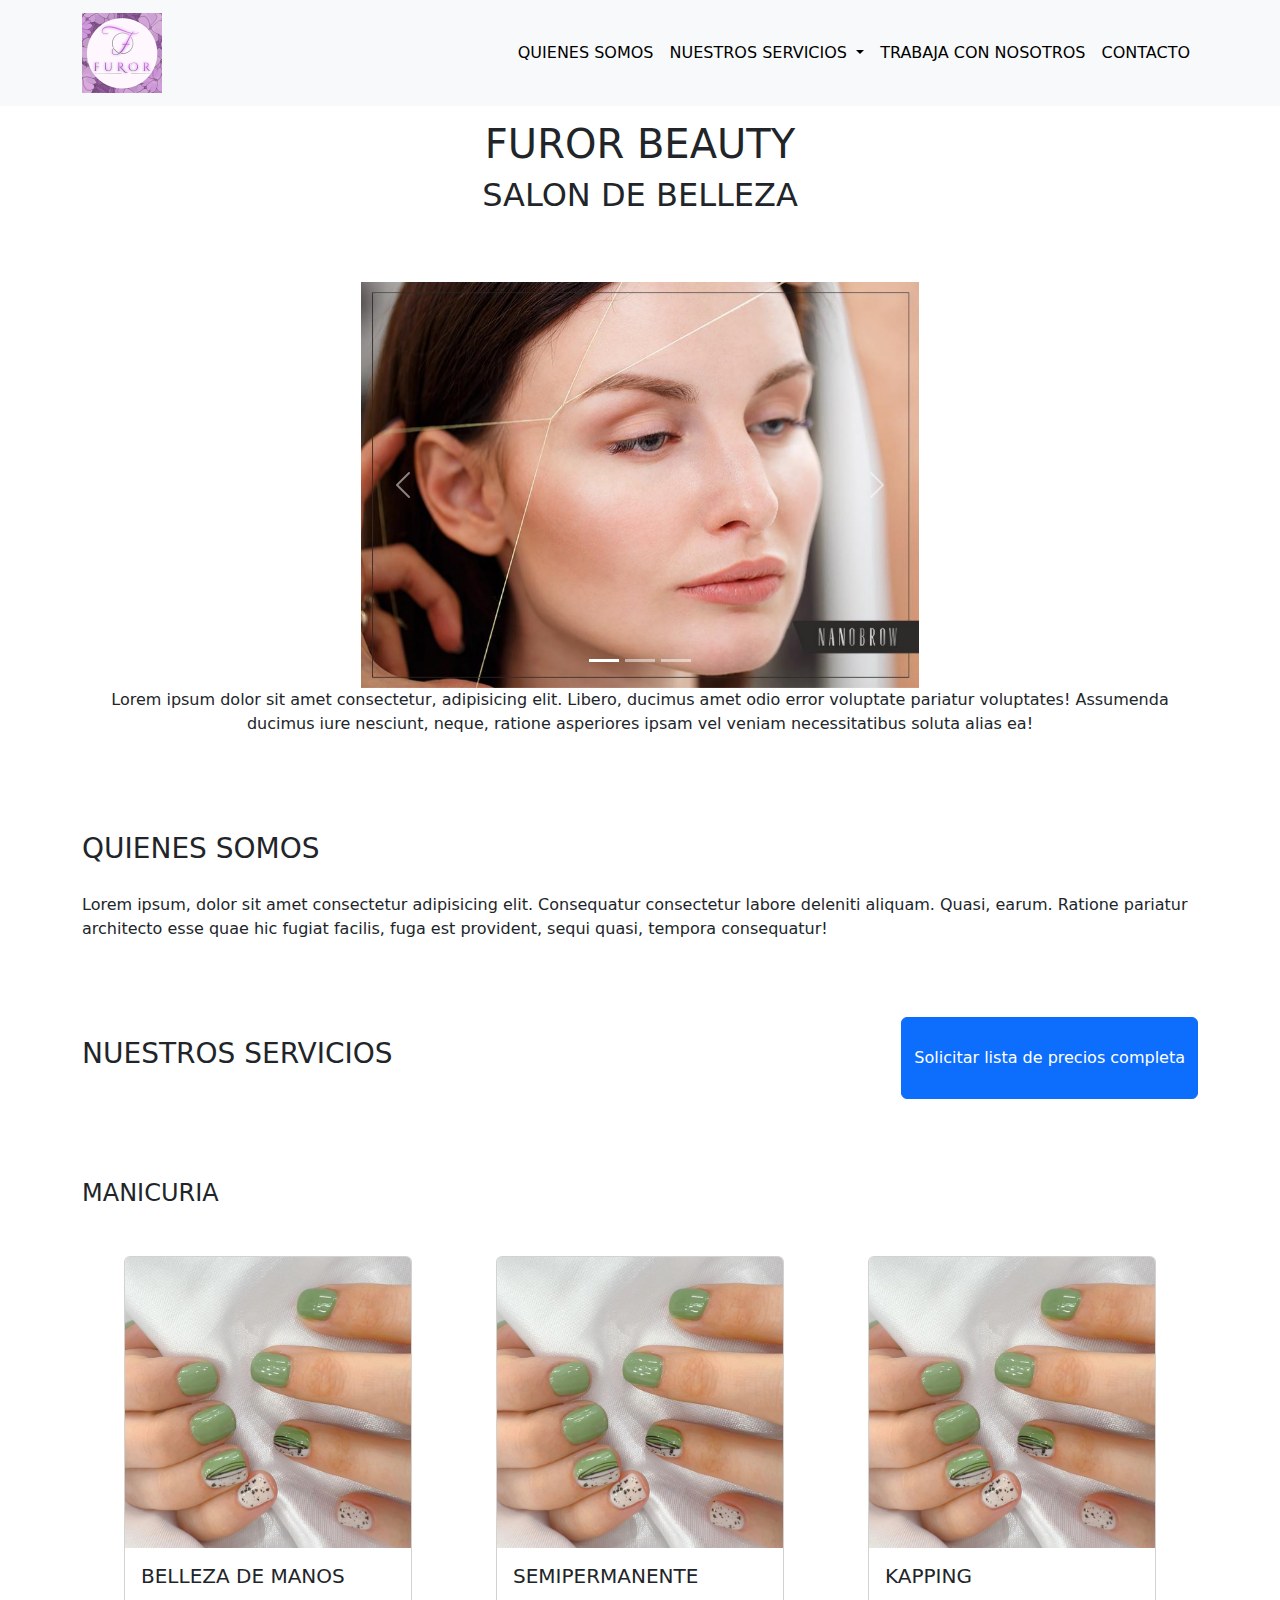
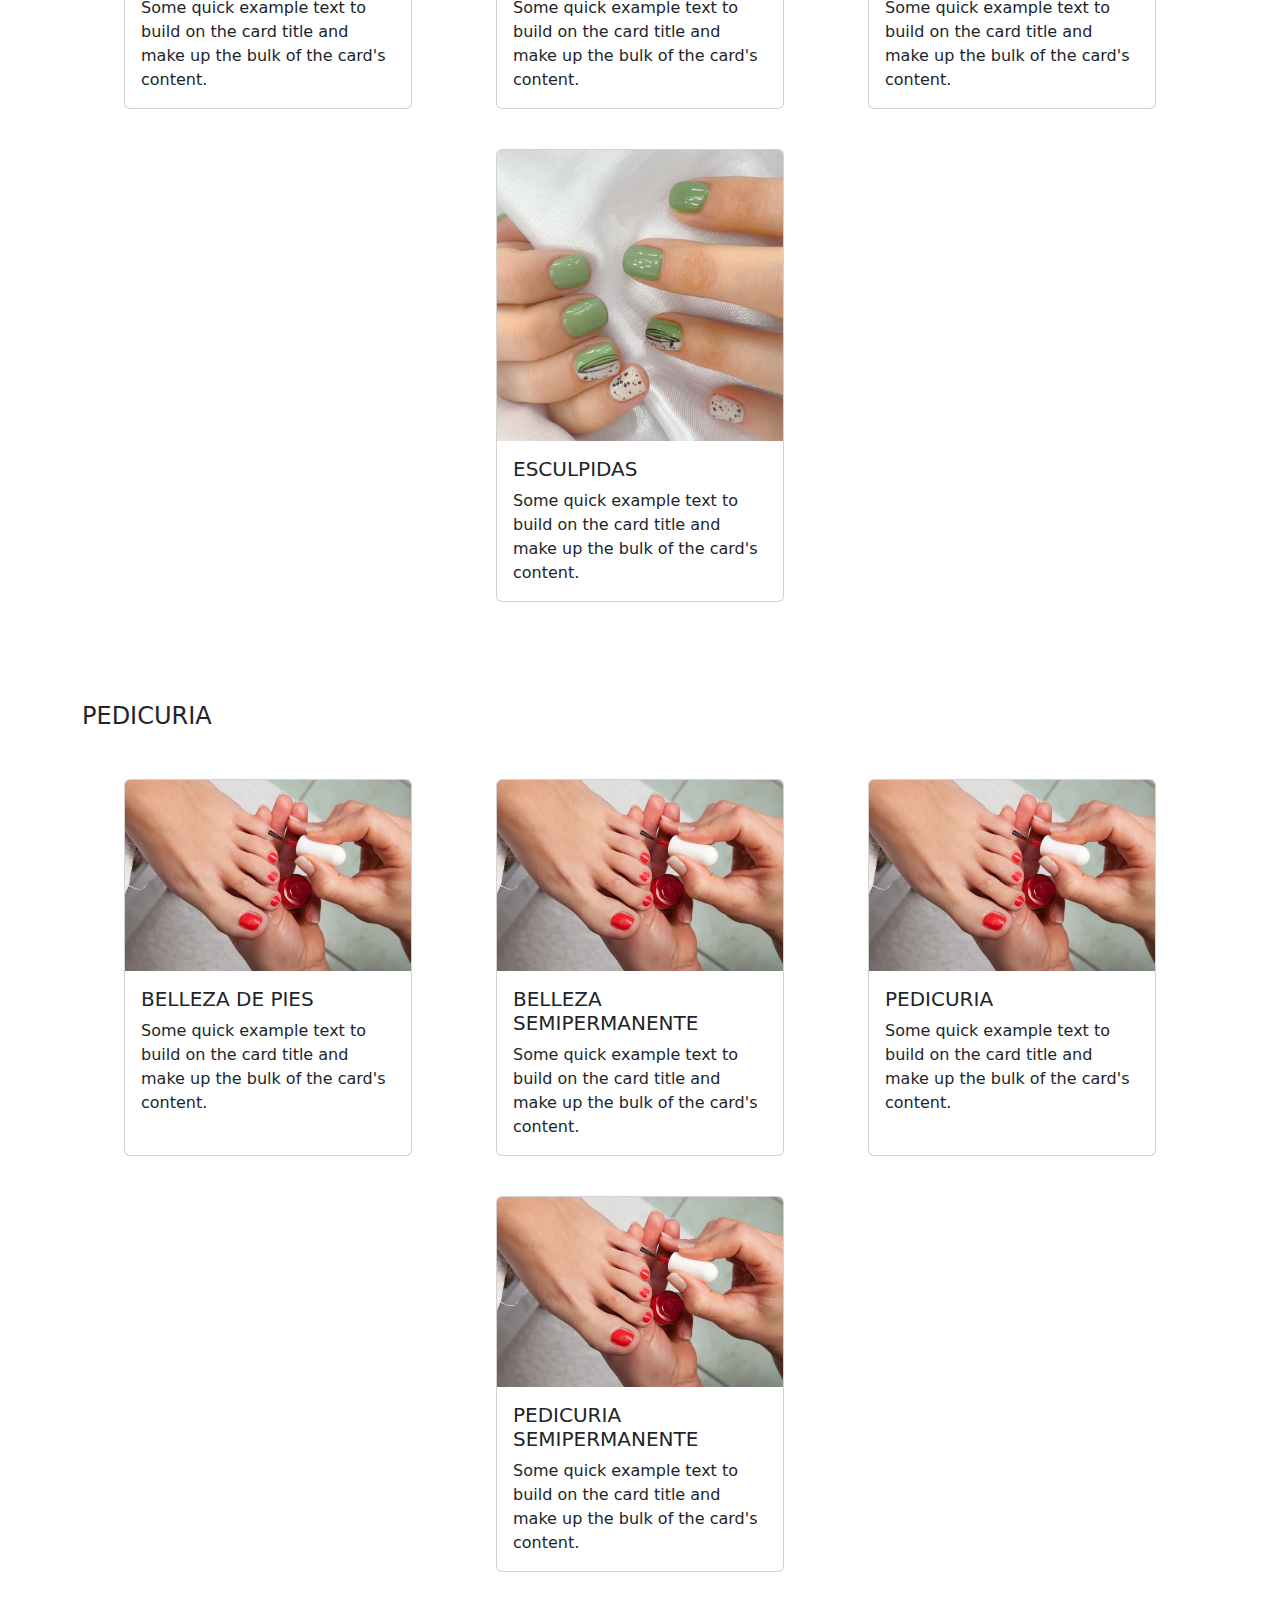
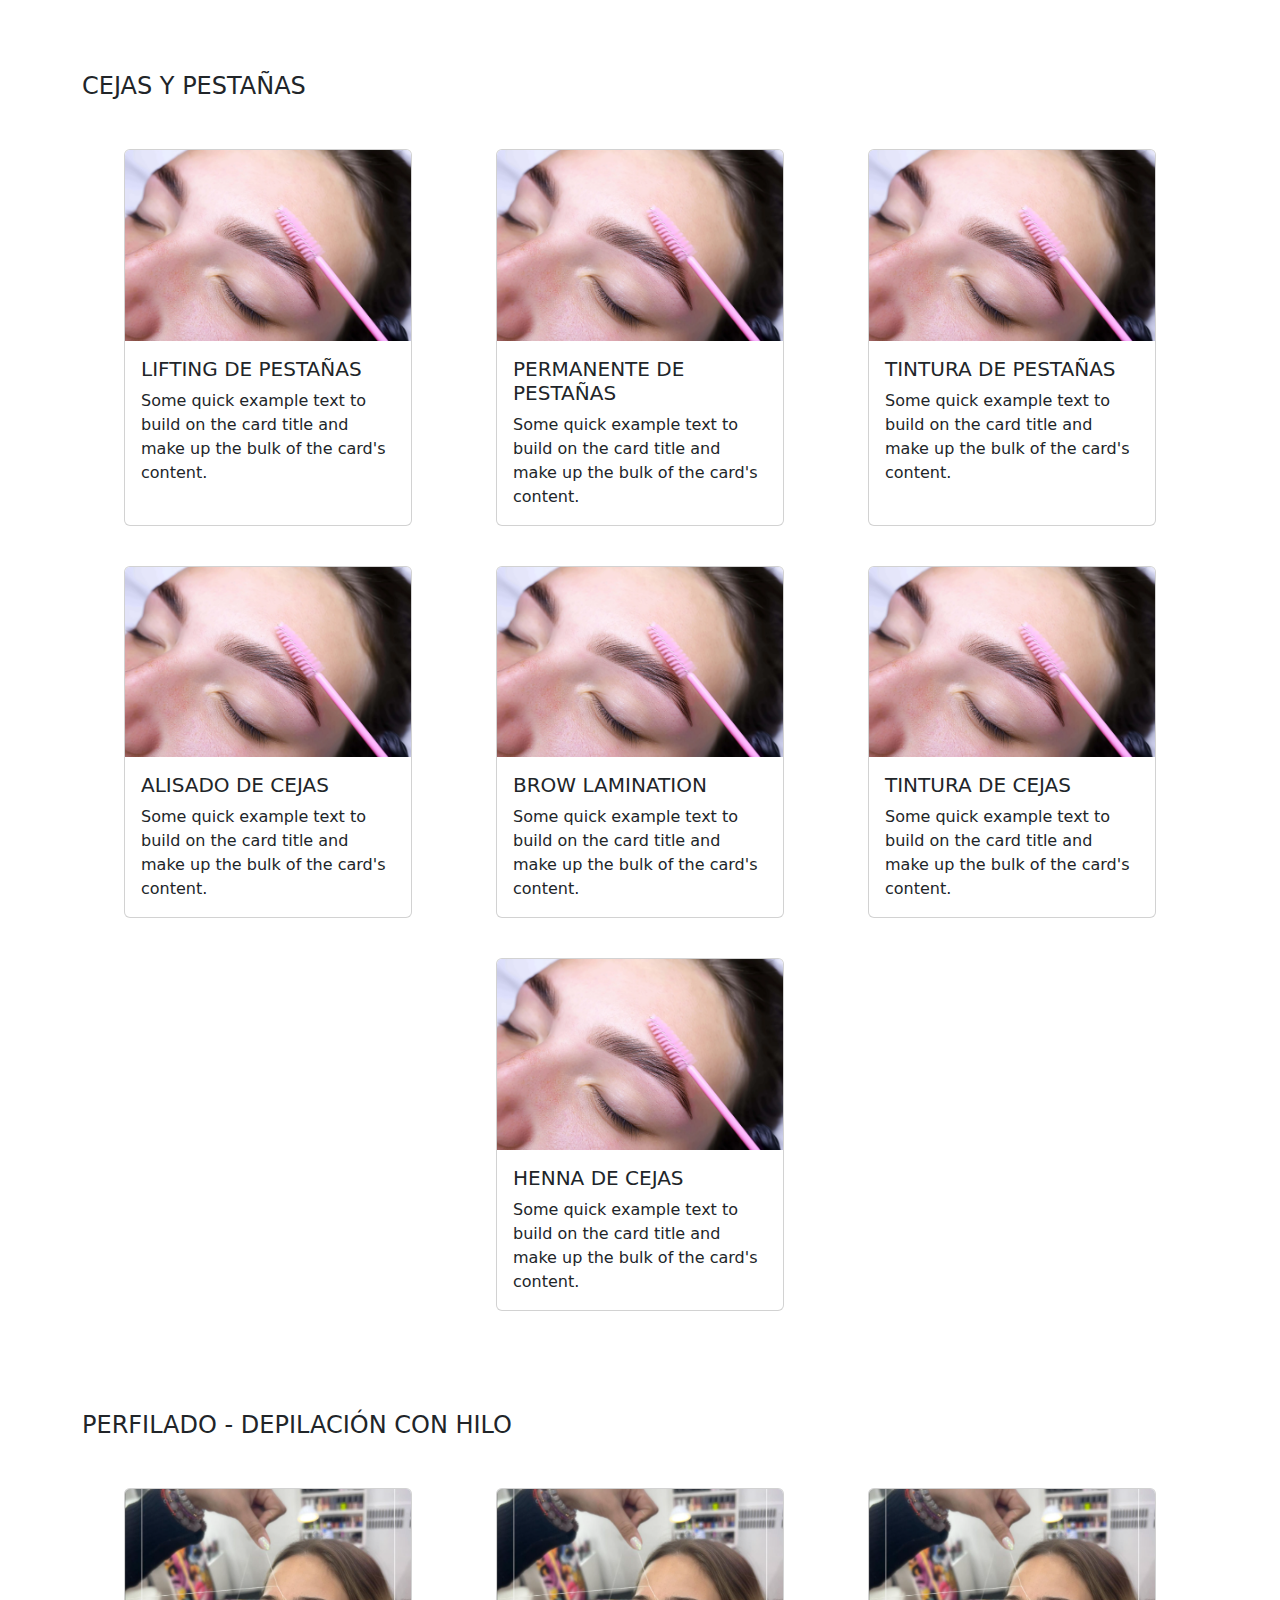
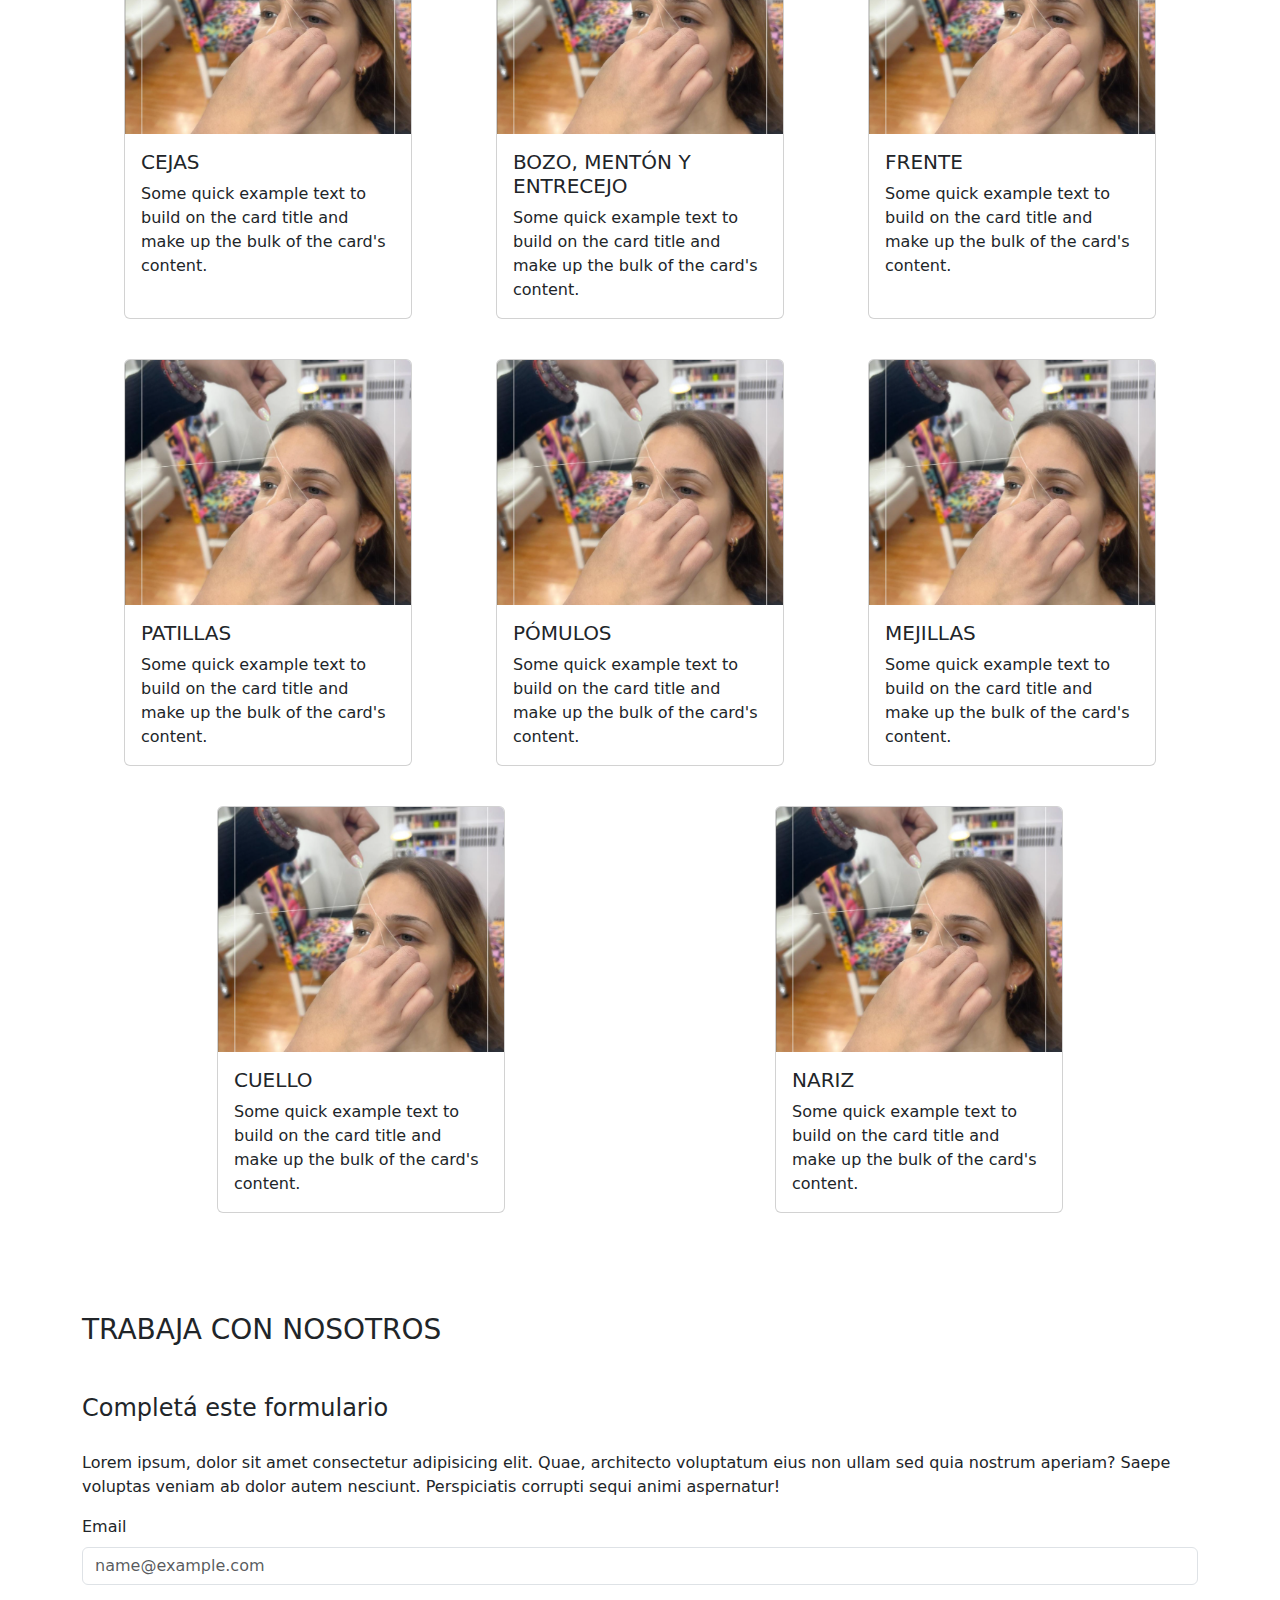
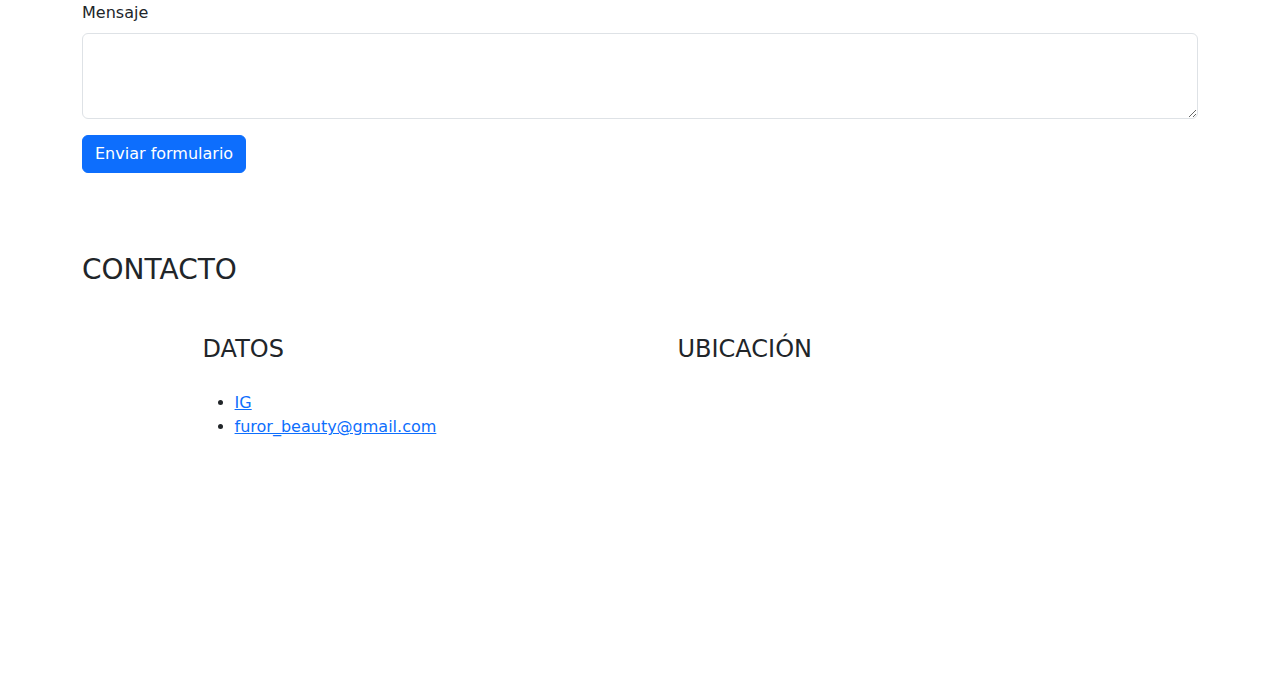
==== commit d163880a: "Modificación de navbar y agrego logo" ====
--- a/index.html
+++ b/index.html
@@ -4,6 +4,8 @@
     <meta charset="UTF-8" />
     <meta http-equiv="X-UA-Compatible" content="IE=edge" />
     <meta name="viewport" content="width=device-width, initial-scale=1.0" />
+    <!-- FAVICON -->
+    <link rel="shortcut icon" href="multimedia/img/logo-furor.jpeg" type="logo-furor">
     <!-- CSS -->
     <link rel="stylesheet" href="style.css" />
     <!-- bootstrap CSS -->
@@ -18,7 +20,9 @@
     <header>
       <nav class="navbar fixed-top navbar-expand-lg bg-body-tertiary">
         <div class="container-fluid container">
-          <a class="navbar-brand" href="#">FUROR</a>
+          <a class="navbar-brand container-logo" href="#"
+            ><img src="multimedia/img/logo-furor.jpeg" alt=""
+          /></a>
           <button
             class="navbar-toggler"
             type="button"
@@ -130,13 +134,25 @@
           </div>
           <div class="carousel-inner">
             <div class="carousel-item active">
-              <img src="multimedia/img/perfilado-1.jpeg" class="d-block w-100" alt="..." />
+              <img
+                src="multimedia/img/perfilado-1.jpeg"
+                class="d-block w-100"
+                alt="..."
+              />
             </div>
             <div class="carousel-item">
-              <img src="multimedia/img/perfilado-1.jpeg" class="d-block w-100" alt="..." />
+              <img
+                src="multimedia/img/perfilado-1.jpeg"
+                class="d-block w-100"
+                alt="..."
+              />
             </div>
             <div class="carousel-item">
-              <img src="multimedia/img/perfilado-1.jpeg" class="d-block w-100" alt="..." />
+              <img
+                src="multimedia/img/perfilado-1.jpeg"
+                class="d-block w-100"
+                alt="..."
+              />
             </div>
           </div>
           <button
@@ -190,7 +206,11 @@
           <h4>MANICURIA</h4>
           <div class="d-flex flex-wrap justify-content-around">
             <div class="card" style="width: 18rem">
-              <img src="multimedia/img/manicuria-1.png" class="card-img-top" alt="..." />
+              <img
+                src="multimedia/img/manicuria-1.png"
+                class="card-img-top"
+                alt="..."
+              />
               <div class="card-body">
                 <h5 class="card-title">BELLEZA DE MANOS</h5>
                 <p class="card-text">
@@ -200,7 +220,11 @@
               </div>
             </div>
             <div class="card" style="width: 18rem">
-              <img src="multimedia/img/manicuria-1.png" class="card-img-top" alt="..." />
+              <img
+                src="multimedia/img/manicuria-1.png"
+                class="card-img-top"
+                alt="..."
+              />
               <div class="card-body">
                 <h5 class="card-title">SEMIPERMANENTE</h5>
                 <p class="card-text">
@@ -210,7 +234,11 @@
               </div>
             </div>
             <div class="card" style="width: 18rem">
-              <img src="multimedia/img/manicuria-1.png" class="card-img-top" alt="..." />
+              <img
+                src="multimedia/img/manicuria-1.png"
+                class="card-img-top"
+                alt="..."
+              />
               <div class="card-body">
                 <h5 class="card-title">KAPPING</h5>
                 <p class="card-text">
@@ -220,7 +248,11 @@
               </div>
             </div>
             <div class="card" style="width: 18rem">
-              <img src="multimedia/img/manicuria-1.png" class="card-img-top" alt="..." />
+              <img
+                src="multimedia/img/manicuria-1.png"
+                class="card-img-top"
+                alt="..."
+              />
               <div class="card-body">
                 <h5 class="card-title">ESCULPIDAS</h5>
                 <p class="card-text">
@@ -235,7 +267,11 @@
           <h4>PEDICURIA</h4>
           <div class="d-flex flex-wrap justify-content-around">
             <div class="card" style="width: 18rem">
-              <img src="multimedia/img/pedicuria-1.webp" class="card-img-top" alt="..." />
+              <img
+                src="multimedia/img/pedicuria-1.webp"
+                class="card-img-top"
+                alt="..."
+              />
               <div class="card-body">
                 <h5 class="card-title">BELLEZA DE PIES</h5>
                 <p class="card-text">
@@ -245,7 +281,11 @@
               </div>
             </div>
             <div class="card" style="width: 18rem">
-              <img src="multimedia/img/pedicuria-1.webp" class="card-img-top" alt="..." />
+              <img
+                src="multimedia/img/pedicuria-1.webp"
+                class="card-img-top"
+                alt="..."
+              />
               <div class="card-body">
                 <h5 class="card-title">BELLEZA SEMIPERMANENTE</h5>
                 <p class="card-text">
@@ -255,7 +295,11 @@
               </div>
             </div>
             <div class="card" style="width: 18rem">
-              <img src="multimedia/img/pedicuria-1.webp" class="card-img-top" alt="..." />
+              <img
+                src="multimedia/img/pedicuria-1.webp"
+                class="card-img-top"
+                alt="..."
+              />
               <div class="card-body">
                 <h5 class="card-title">PEDICURIA</h5>
                 <p class="card-text">
@@ -265,7 +309,11 @@
               </div>
             </div>
             <div class="card" style="width: 18rem">
-              <img src="multimedia/img/pedicuria-1.webp" class="card-img-top" alt="..." />
+              <img
+                src="multimedia/img/pedicuria-1.webp"
+                class="card-img-top"
+                alt="..."
+              />
               <div class="card-body">
                 <h5 class="card-title">PEDICURIA SEMIPERMANENTE</h5>
                 <p class="card-text">
@@ -280,7 +328,11 @@
           <h4>CEJAS Y PESTAÑAS</h4>
           <div class="d-flex flex-wrap justify-content-around">
             <div class="card" style="width: 18rem">
-              <img src="multimedia/img/laminado-1.webp" class="card-img-top" alt="..." />
+              <img
+                src="multimedia/img/laminado-1.webp"
+                class="card-img-top"
+                alt="..."
+              />
               <div class="card-body">
                 <h5 class="card-title">LIFTING DE PESTAÑAS</h5>
                 <p class="card-text">
@@ -290,7 +342,11 @@
               </div>
             </div>
             <div class="card" style="width: 18rem">
-              <img src="multimedia/img/laminado-1.webp" class="card-img-top" alt="..." />
+              <img
+                src="multimedia/img/laminado-1.webp"
+                class="card-img-top"
+                alt="..."
+              />
               <div class="card-body">
                 <h5 class="card-title">PERMANENTE DE PESTAÑAS</h5>
                 <p class="card-text">
@@ -300,7 +356,11 @@
               </div>
             </div>
             <div class="card" style="width: 18rem">
-              <img src="multimedia/img/laminado-1.webp" class="card-img-top" alt="..." />
+              <img
+                src="multimedia/img/laminado-1.webp"
+                class="card-img-top"
+                alt="..."
+              />
               <div class="card-body">
                 <h5 class="card-title">TINTURA DE PESTAÑAS</h5>
                 <p class="card-text">
@@ -310,7 +370,11 @@
               </div>
             </div>
             <div class="card" style="width: 18rem">
-              <img src="multimedia/img/laminado-1.webp" class="card-img-top" alt="..." />
+              <img
+                src="multimedia/img/laminado-1.webp"
+                class="card-img-top"
+                alt="..."
+              />
               <div class="card-body">
                 <h5 class="card-title">ALISADO DE CEJAS</h5>
                 <p class="card-text">
@@ -320,7 +384,11 @@
               </div>
             </div>
             <div class="card" style="width: 18rem">
-              <img src="multimedia/img/laminado-1.webp" class="card-img-top" alt="..." />
+              <img
+                src="multimedia/img/laminado-1.webp"
+                class="card-img-top"
+                alt="..."
+              />
               <div class="card-body">
                 <h5 class="card-title">BROW LAMINATION</h5>
                 <p class="card-text">
@@ -330,7 +398,11 @@
               </div>
             </div>
             <div class="card" style="width: 18rem">
-              <img src="multimedia/img/laminado-1.webp" class="card-img-top" alt="..." />
+              <img
+                src="multimedia/img/laminado-1.webp"
+                class="card-img-top"
+                alt="..."
+              />
               <div class="card-body">
                 <h5 class="card-title">TINTURA DE CEJAS</h5>
                 <p class="card-text">
@@ -340,7 +412,11 @@
               </div>
             </div>
             <div class="card" style="width: 18rem">
-              <img src="multimedia/img/laminado-1.webp" class="card-img-top" alt="..." />
+              <img
+                src="multimedia/img/laminado-1.webp"
+                class="card-img-top"
+                alt="..."
+              />
               <div class="card-body">
                 <h5 class="card-title">HENNA DE CEJAS</h5>
                 <p class="card-text">
@@ -355,7 +431,11 @@
           <h4>PERFILADO - DEPILACIÓN CON HILO</h4>
           <div class="d-flex flex-wrap justify-content-around">
             <div class="card" style="width: 18rem">
-              <img src="multimedia/img/perfilado-2.png" class="card-img-top" alt="..." />
+              <img
+                src="multimedia/img/perfilado-2.png"
+                class="card-img-top"
+                alt="..."
+              />
               <div class="card-body">
                 <h5 class="card-title">CEJAS</h5>
                 <p class="card-text">
@@ -365,7 +445,11 @@
               </div>
             </div>
             <div class="card" style="width: 18rem">
-              <img src="multimedia/img/perfilado-2.png" class="card-img-top" alt="..." />
+              <img
+                src="multimedia/img/perfilado-2.png"
+                class="card-img-top"
+                alt="..."
+              />
               <div class="card-body">
                 <h5 class="card-title">BOZO, MENTÓN Y ENTRECEJO</h5>
                 <p class="card-text">
@@ -375,7 +459,11 @@
               </div>
             </div>
             <div class="card" style="width: 18rem">
-              <img src="multimedia/img/perfilado-2.png" class="card-img-top" alt="..." />
+              <img
+                src="multimedia/img/perfilado-2.png"
+                class="card-img-top"
+                alt="..."
+              />
               <div class="card-body">
                 <h5 class="card-title">FRENTE</h5>
                 <p class="card-text">
@@ -385,7 +473,11 @@
               </div>
             </div>
             <div class="card" style="width: 18rem">
-              <img src="multimedia/img/perfilado-2.png" class="card-img-top" alt="..." />
+              <img
+                src="multimedia/img/perfilado-2.png"
+                class="card-img-top"
+                alt="..."
+              />
               <div class="card-body">
                 <h5 class="card-title">PATILLAS</h5>
                 <p class="card-text">
@@ -395,7 +487,11 @@
               </div>
             </div>
             <div class="card" style="width: 18rem">
-              <img src="multimedia/img/perfilado-2.png" class="card-img-top" alt="..." />
+              <img
+                src="multimedia/img/perfilado-2.png"
+                class="card-img-top"
+                alt="..."
+              />
               <div class="card-body">
                 <h5 class="card-title">PÓMULOS</h5>
                 <p class="card-text">
@@ -405,7 +501,11 @@
               </div>
             </div>
             <div class="card" style="width: 18rem">
-              <img src="multimedia/img/perfilado-2.png" class="card-img-top" alt="..." />
+              <img
+                src="multimedia/img/perfilado-2.png"
+                class="card-img-top"
+                alt="..."
+              />
               <div class="card-body">
                 <h5 class="card-title">MEJILLAS</h5>
                 <p class="card-text">
@@ -415,7 +515,11 @@
               </div>
             </div>
             <div class="card" style="width: 18rem">
-              <img src="multimedia/img/perfilado-2.png" class="card-img-top" alt="..." />
+              <img
+                src="multimedia/img/perfilado-2.png"
+                class="card-img-top"
+                alt="..."
+              />
               <div class="card-body">
                 <h5 class="card-title">CUELLO</h5>
                 <p class="card-text">
@@ -425,7 +529,11 @@
               </div>
             </div>
             <div class="card" style="width: 18rem">
-              <img src="multimedia/img/perfilado-2.png" class="card-img-top" alt="..." />
+              <img
+                src="multimedia/img/perfilado-2.png"
+                class="card-img-top"
+                alt="..."
+              />
               <div class="card-body">
                 <h5 class="card-title">NARIZ</h5>
                 <p class="card-text">
--- a/style.css
+++ b/style.css
@@ -23,4 +23,16 @@
 
 .card {
     margin: 20px;
+}
+
+.container-logo {
+    width: 80px;
+}
+
+.container-logo img {
+    width: 100%;
+}
+
+.navbar-furor {
+    padding: 0;
 }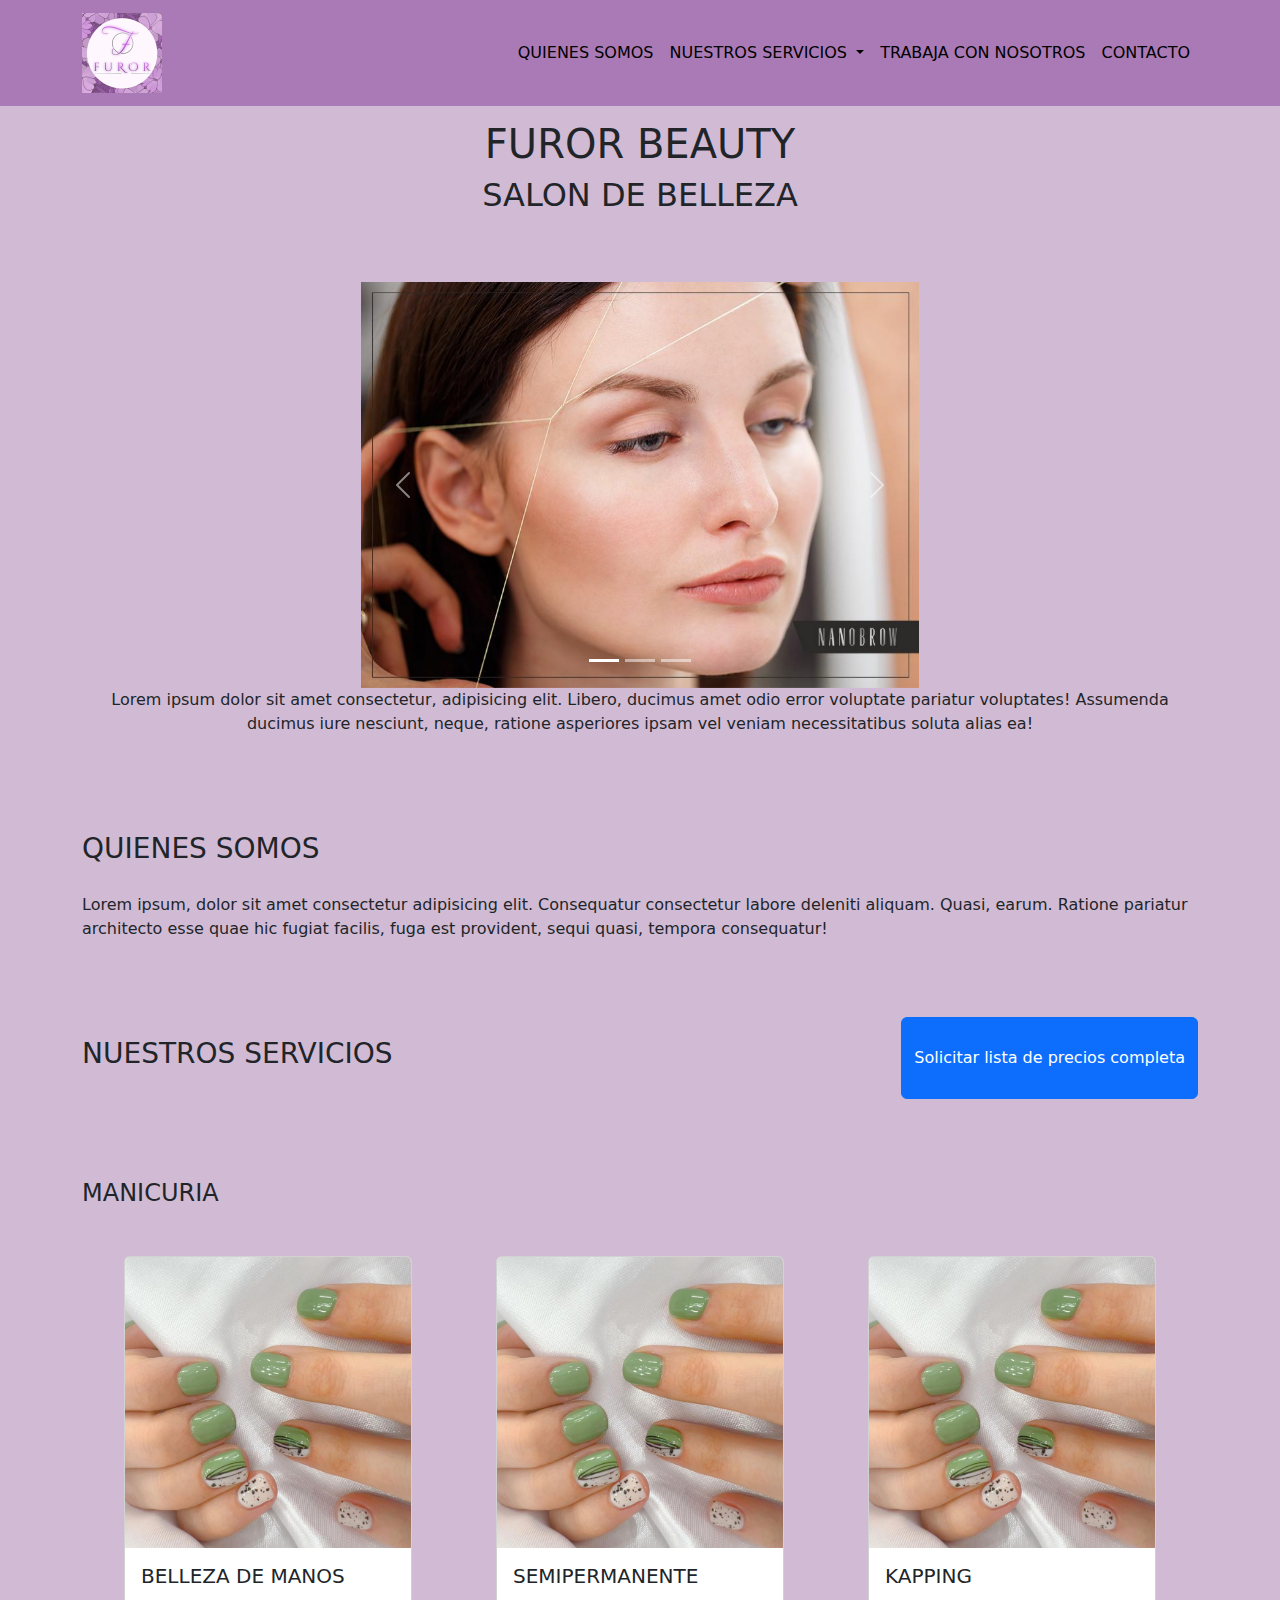
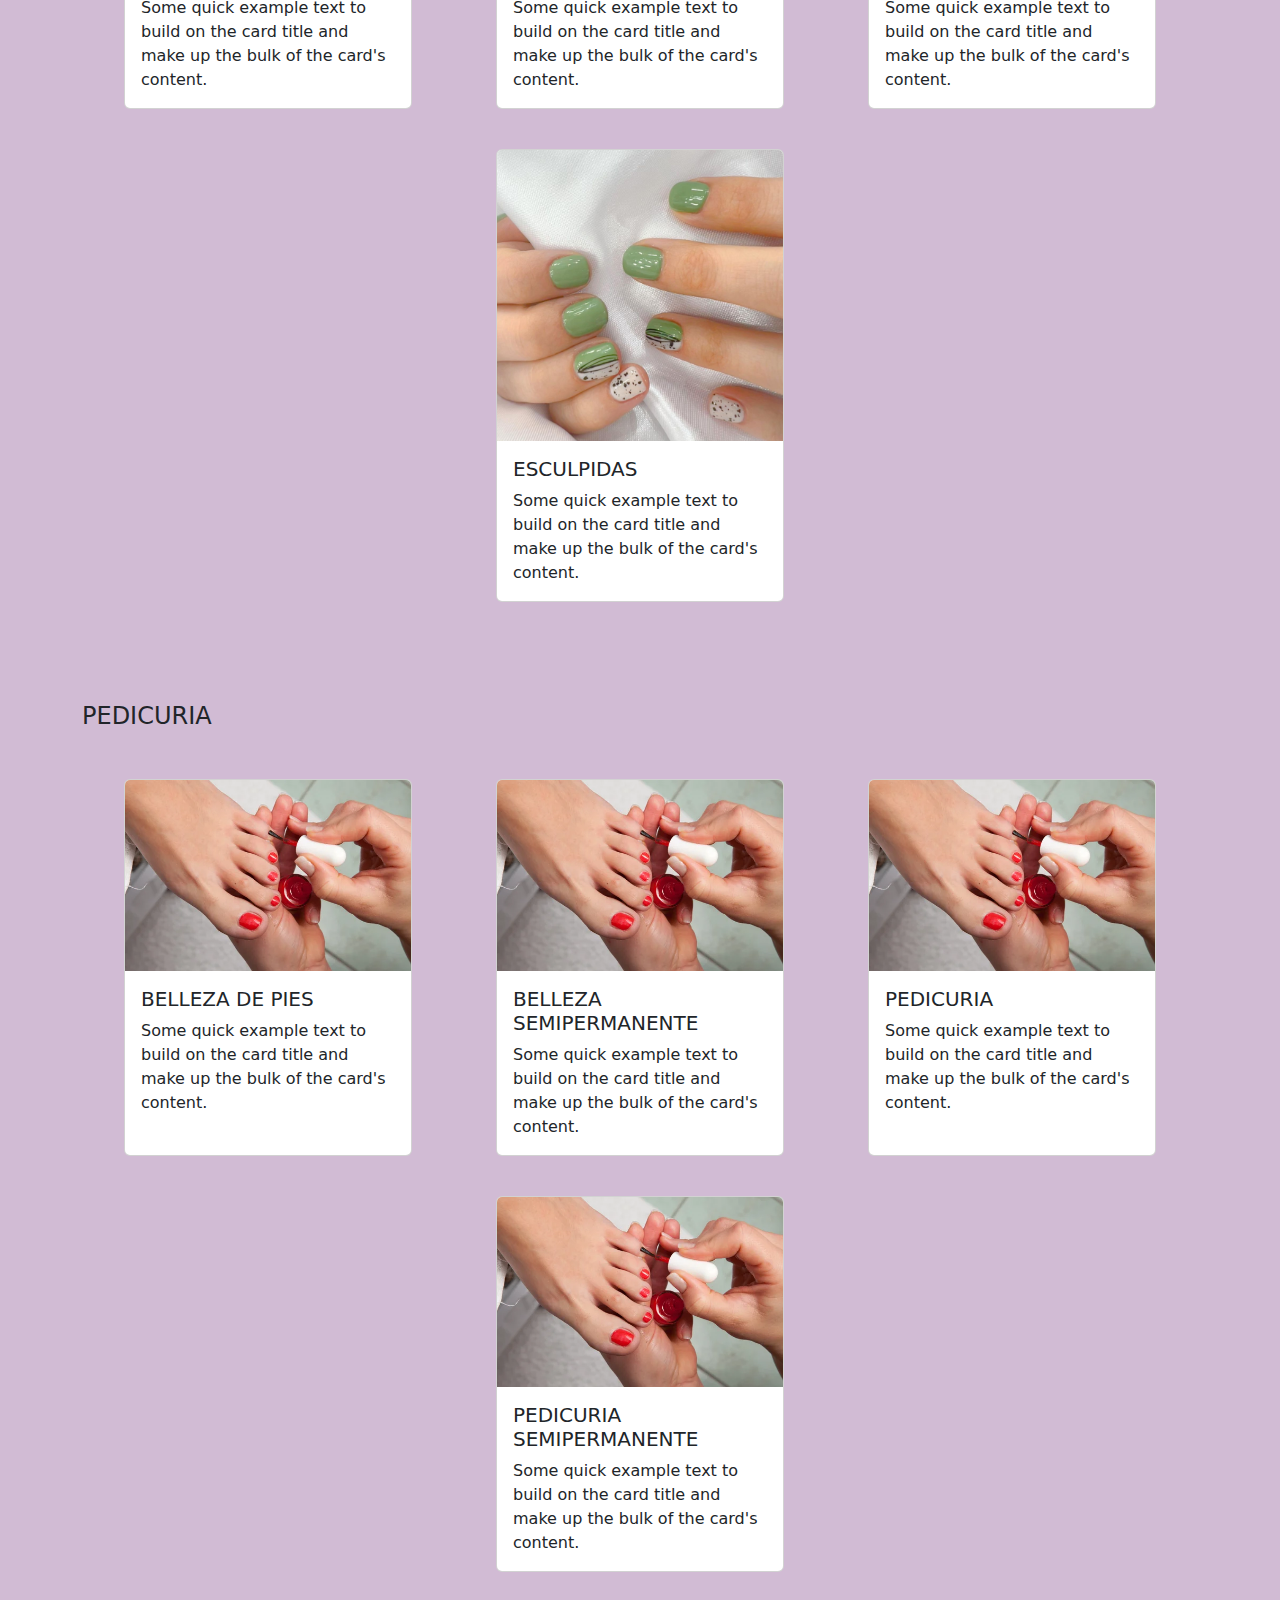
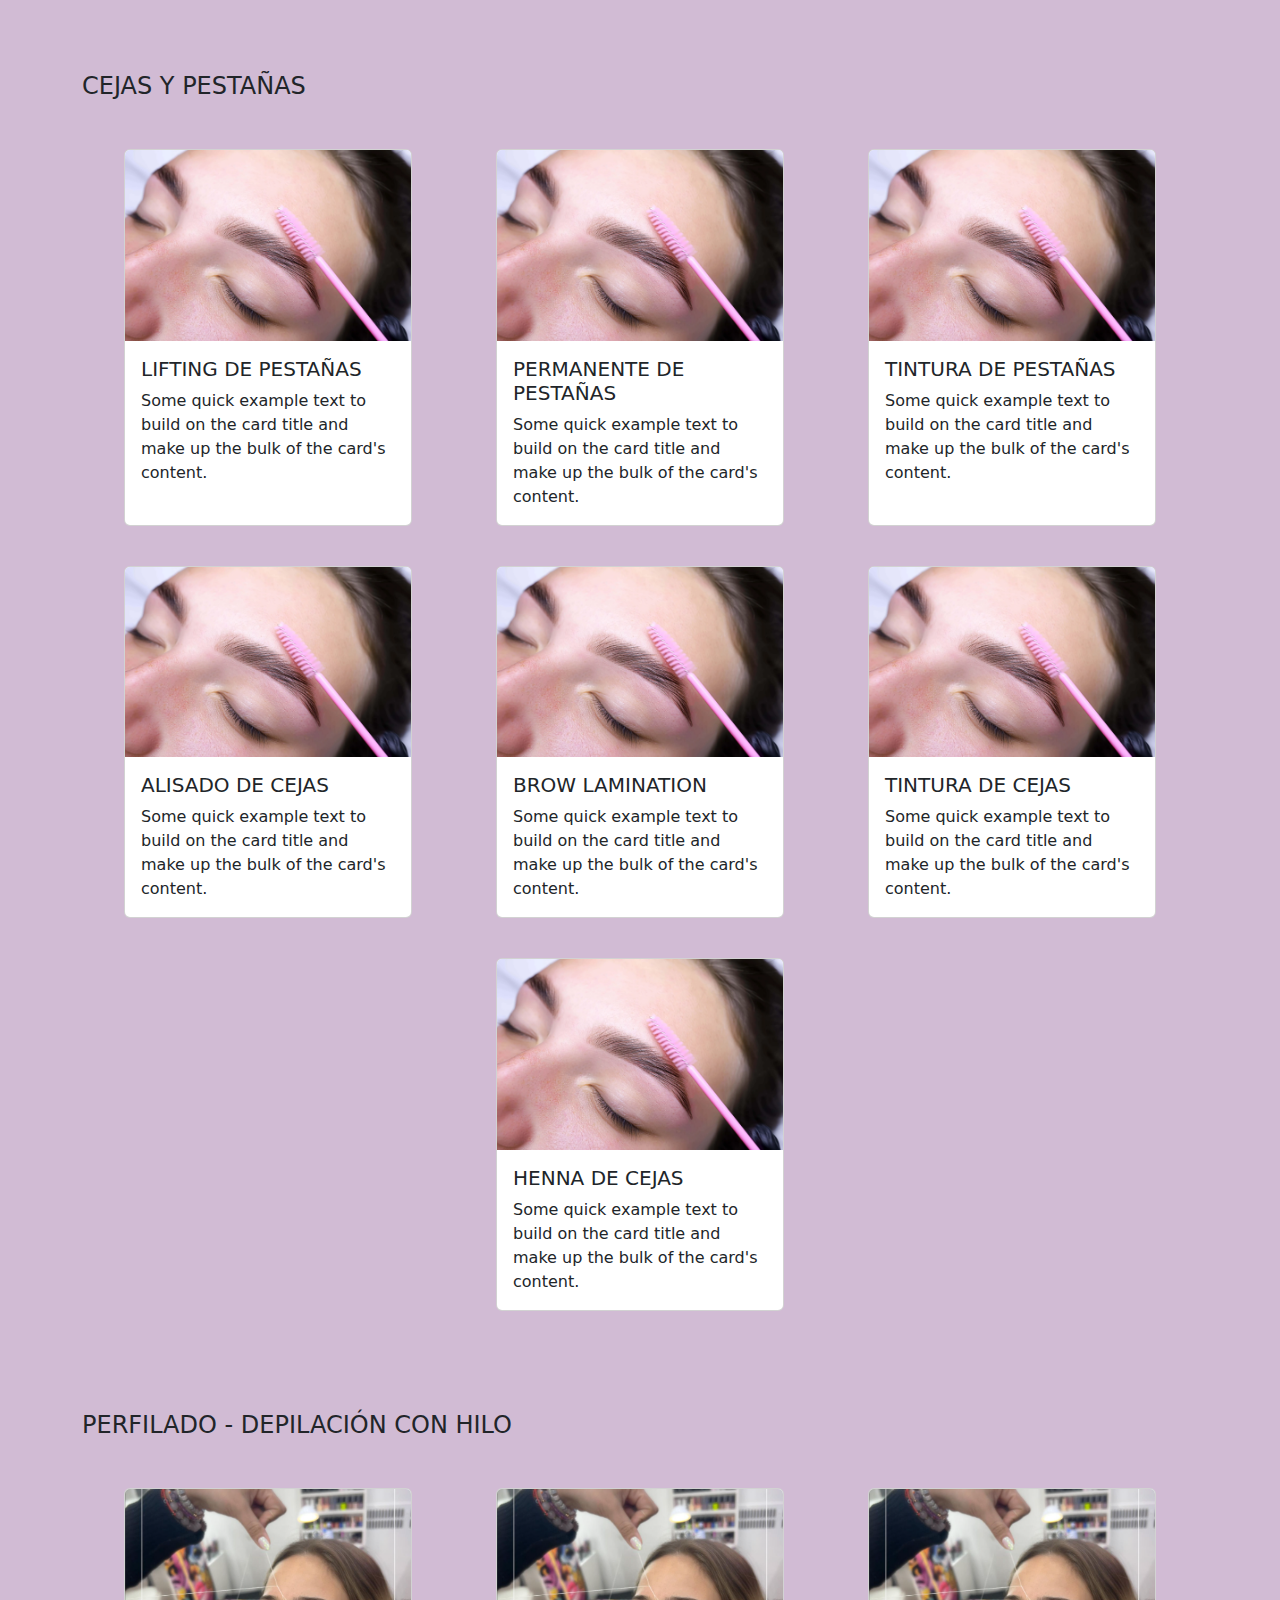
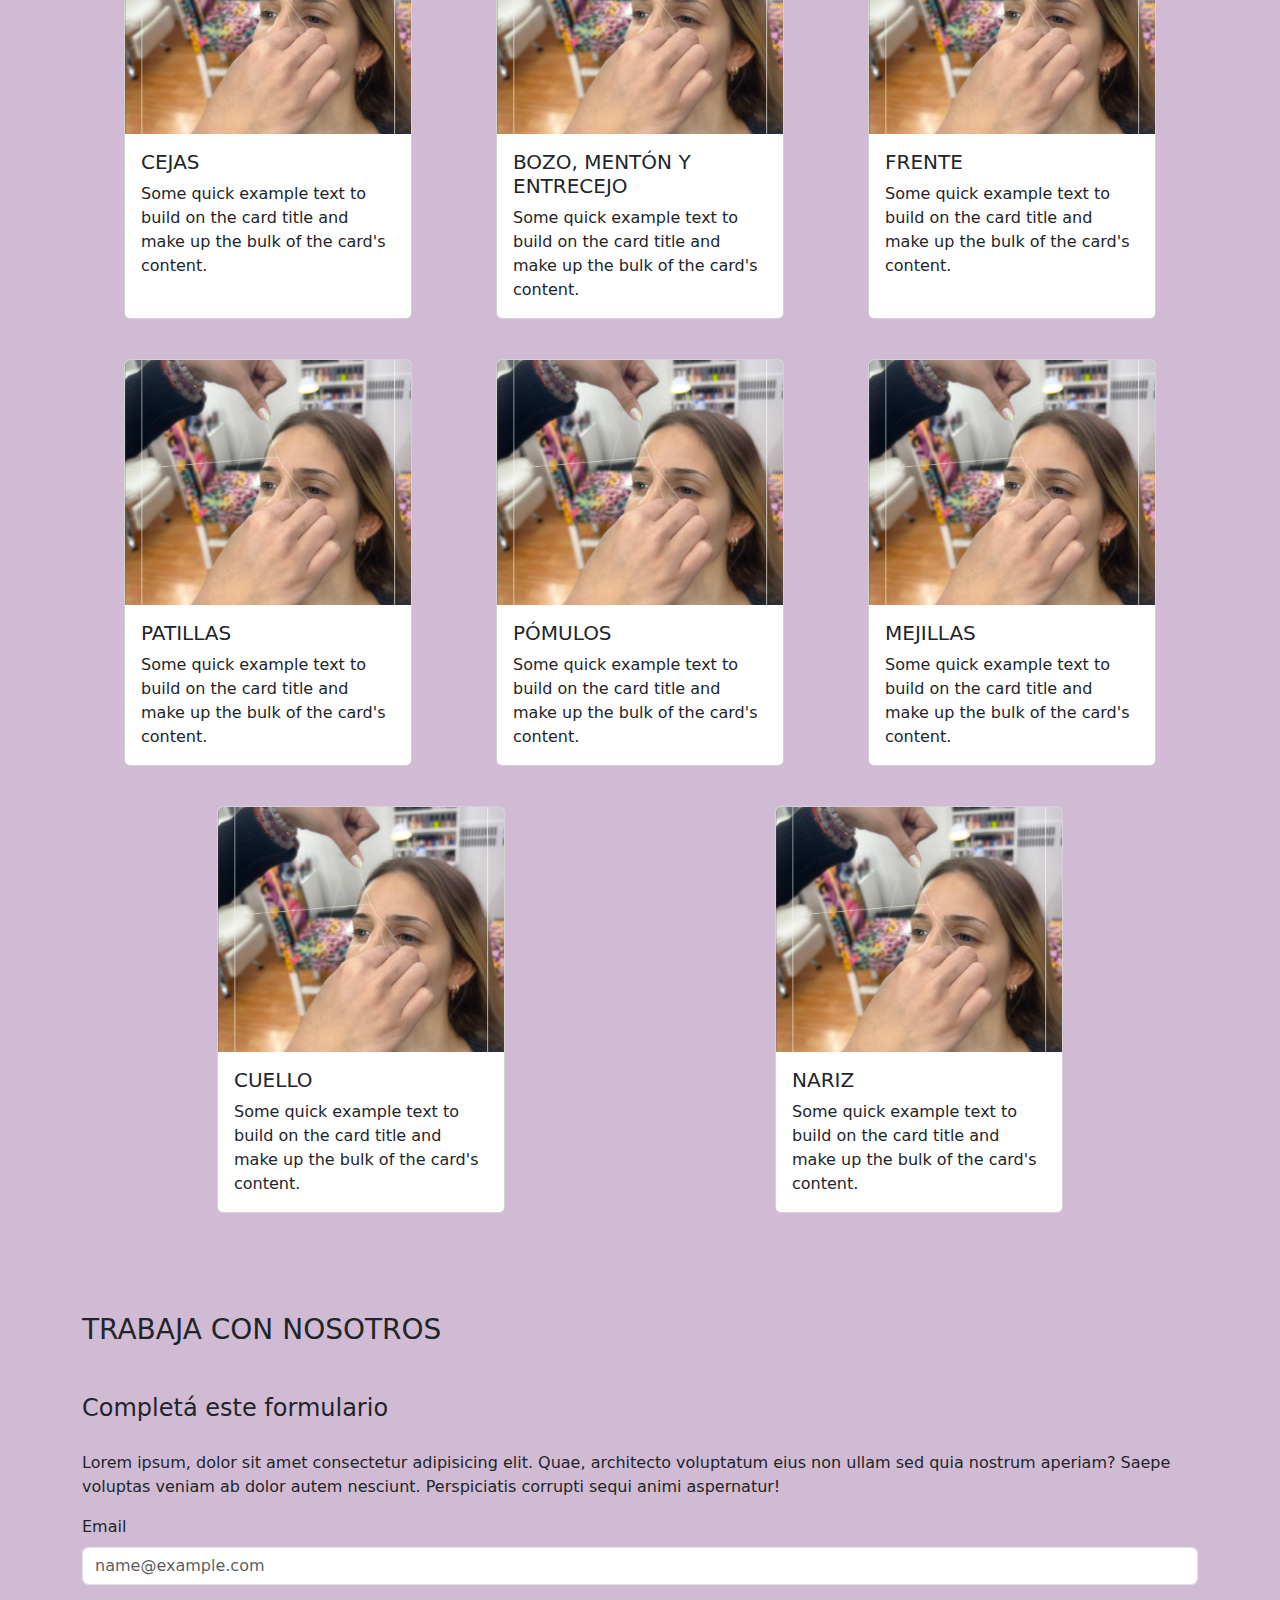
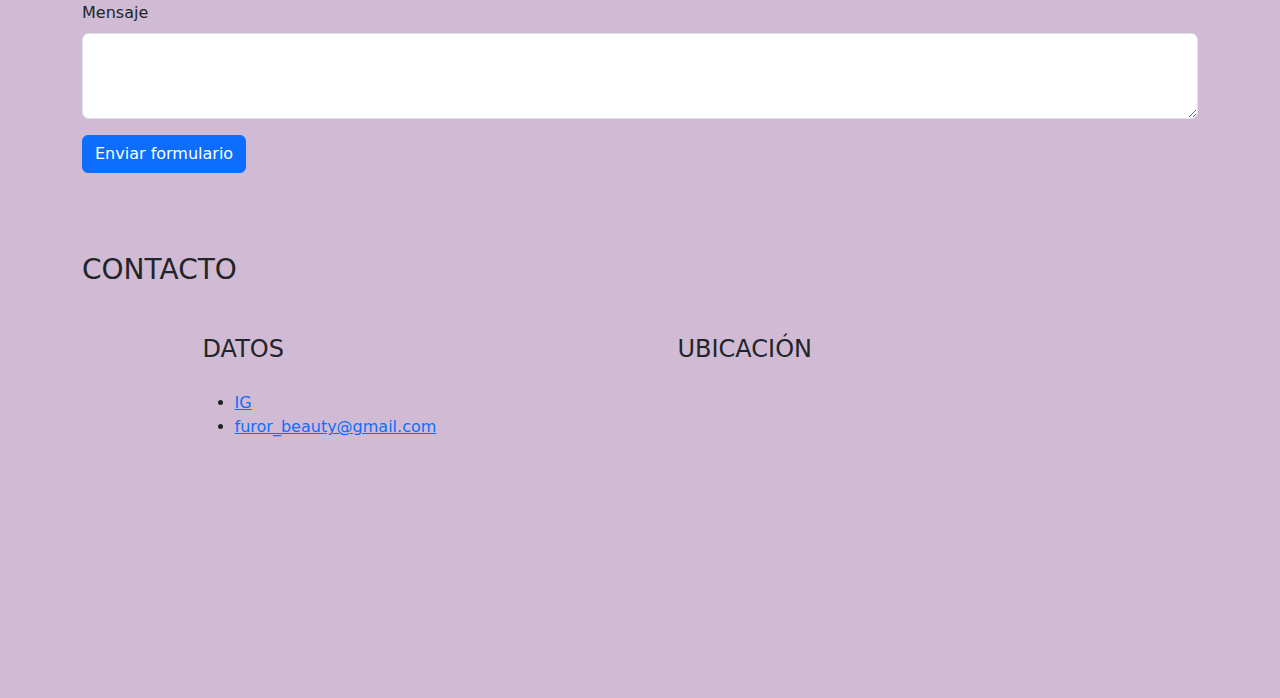
==== commit cd22a72b: "Incorporación de color en fondo y navbar" ====
--- a/index.html
+++ b/index.html
@@ -18,7 +18,7 @@
   <body>
     <!-- header -->
     <header>
-      <nav class="navbar fixed-top navbar-expand-lg bg-body-tertiary">
+      <nav class="navbar-furor navbar fixed-top navbar-expand-lg ">
         <div class="container-fluid container">
           <a class="navbar-brand container-logo" href="#"
             ><img src="multimedia/img/logo-furor.jpeg" alt=""
--- a/style.css
+++ b/style.css
@@ -34,5 +34,9 @@
 }
 
 .navbar-furor {
-    padding: 0;
+    background-color: #aa7ab7 !important;
+}
+
+body {
+    background-color: #d1bbd4 !important;
 }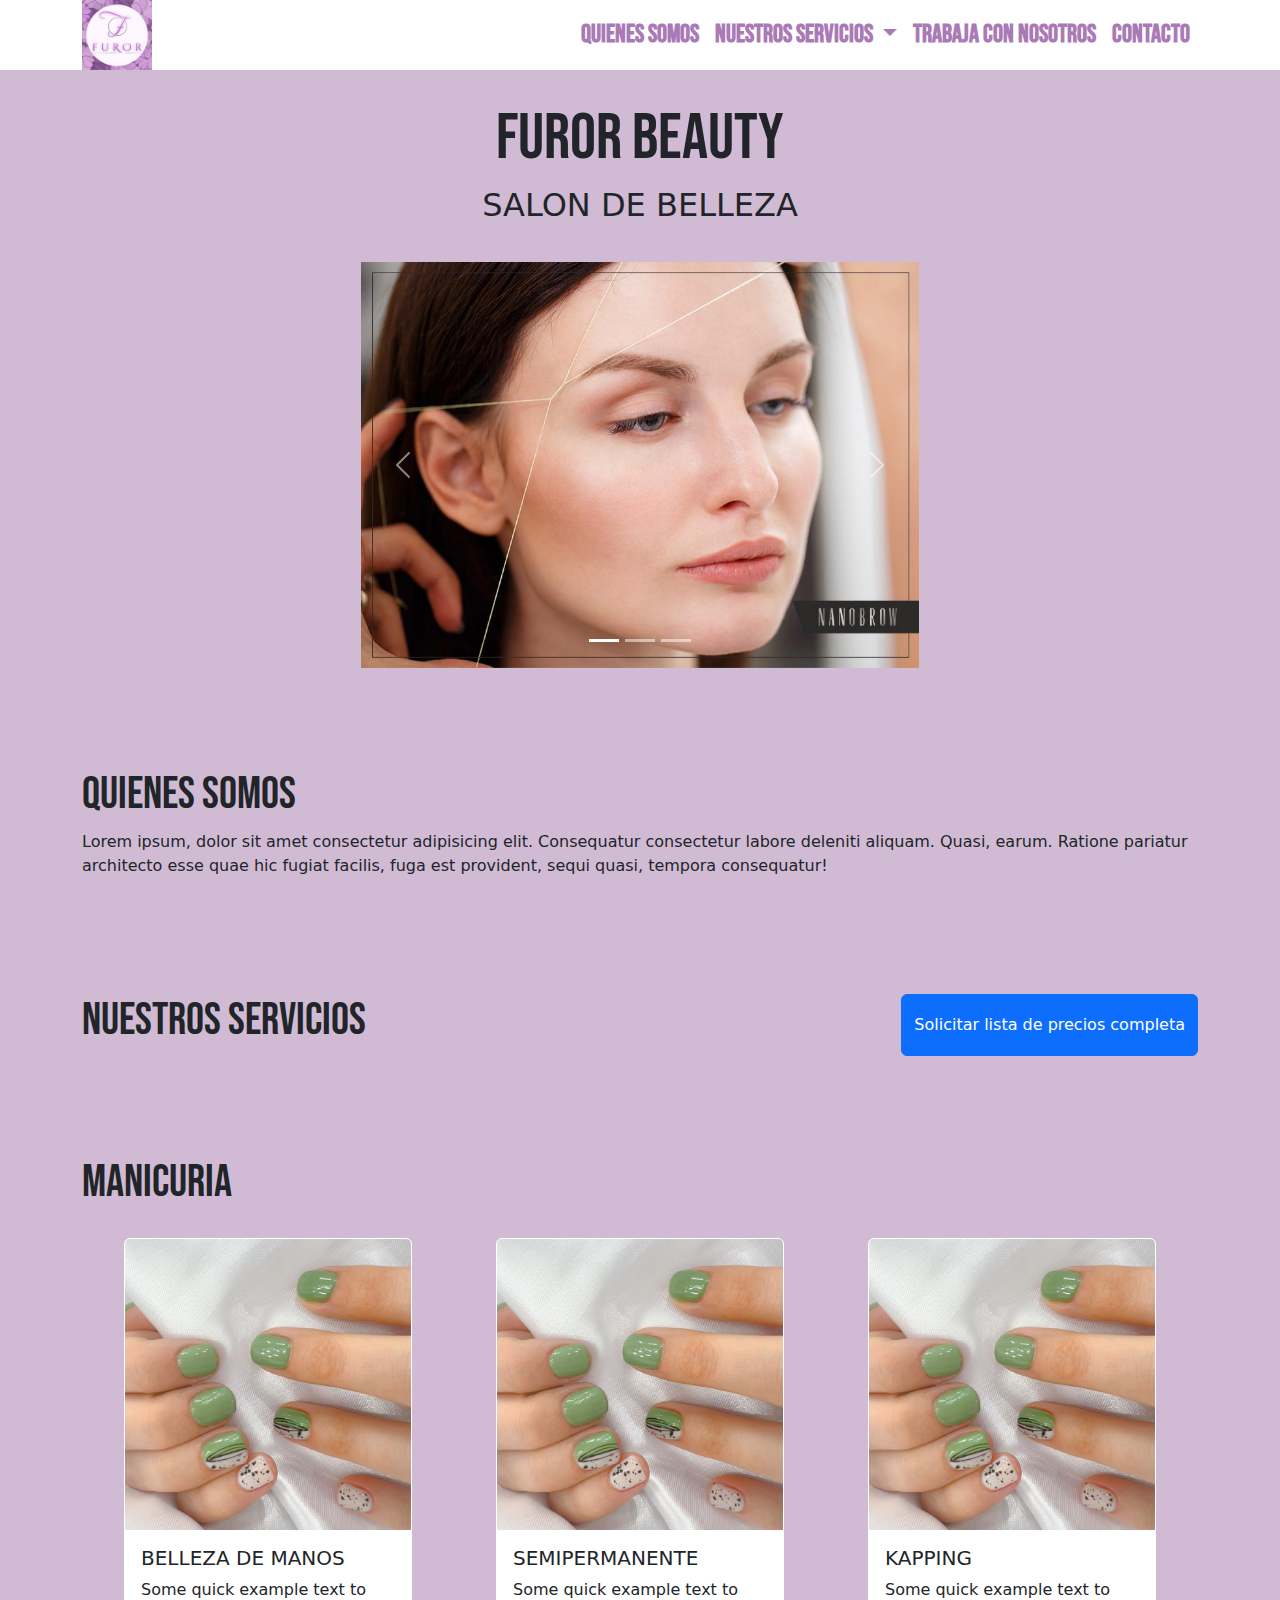
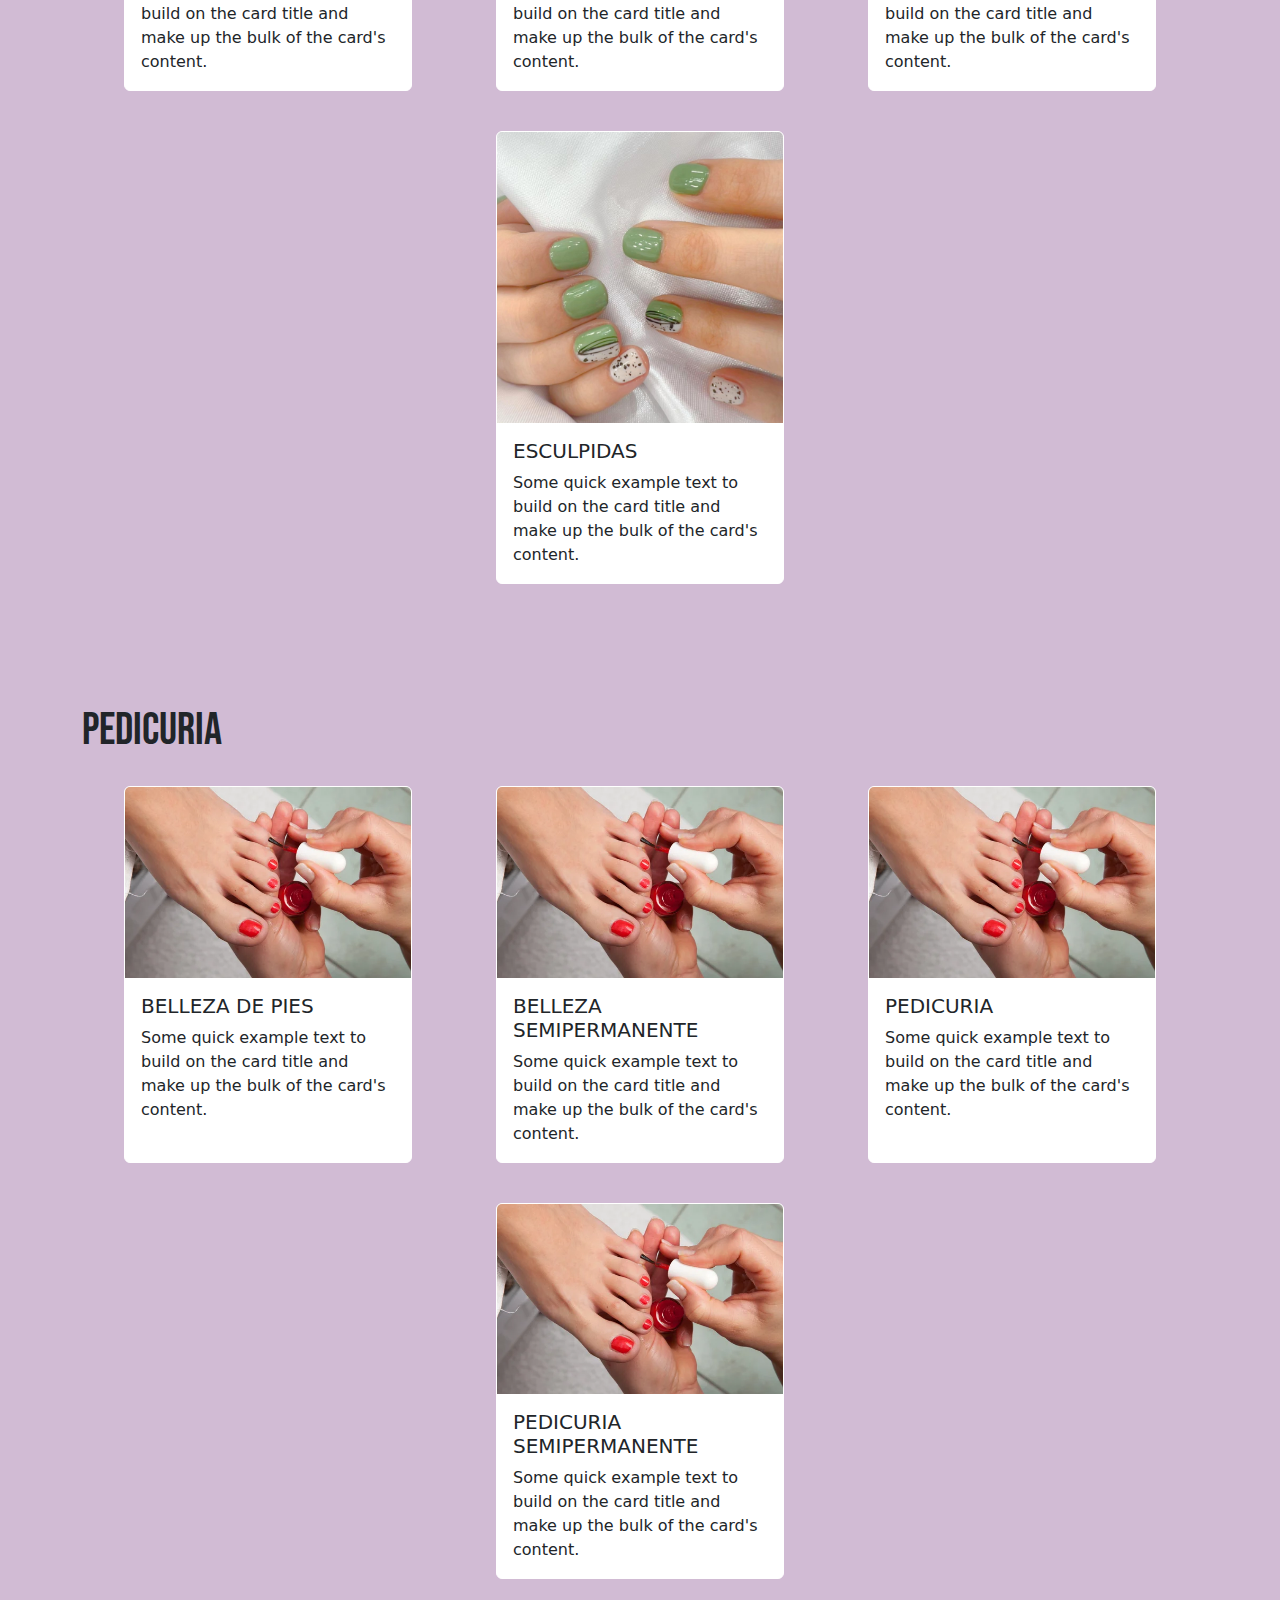
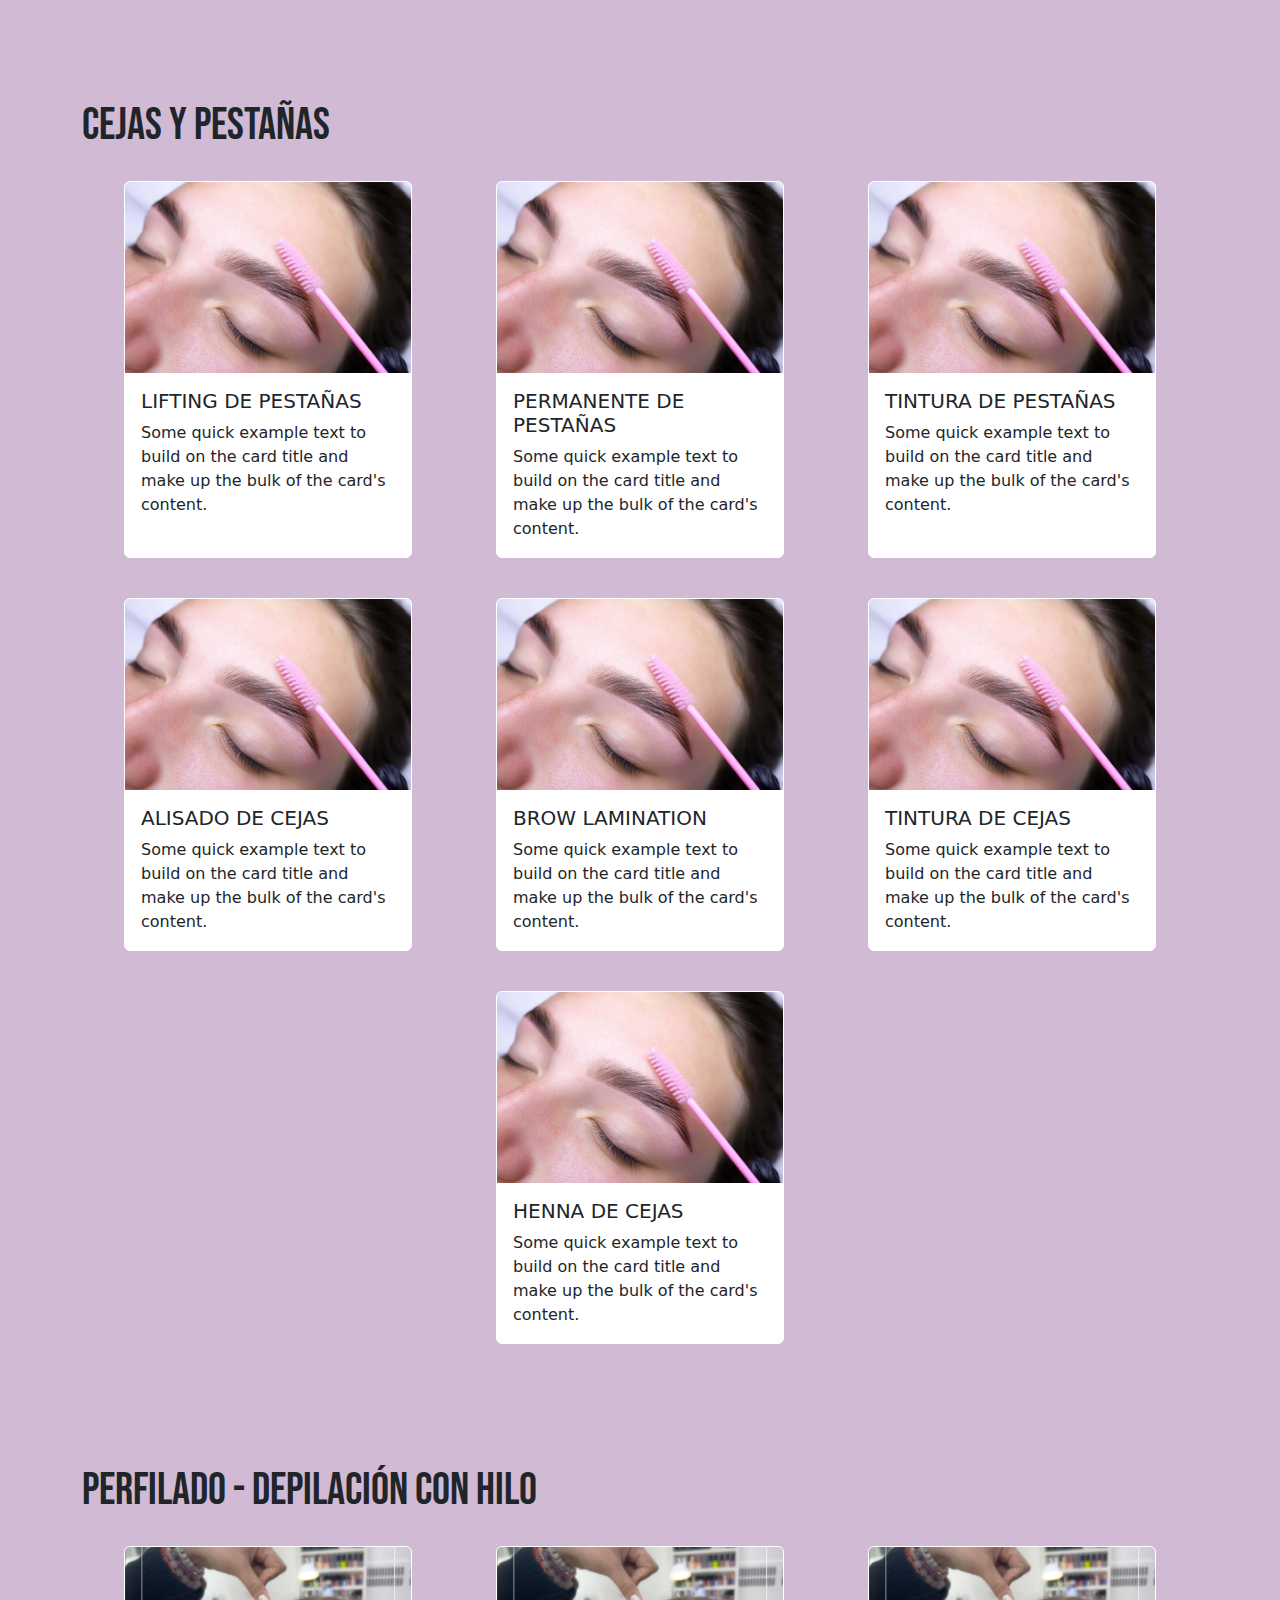
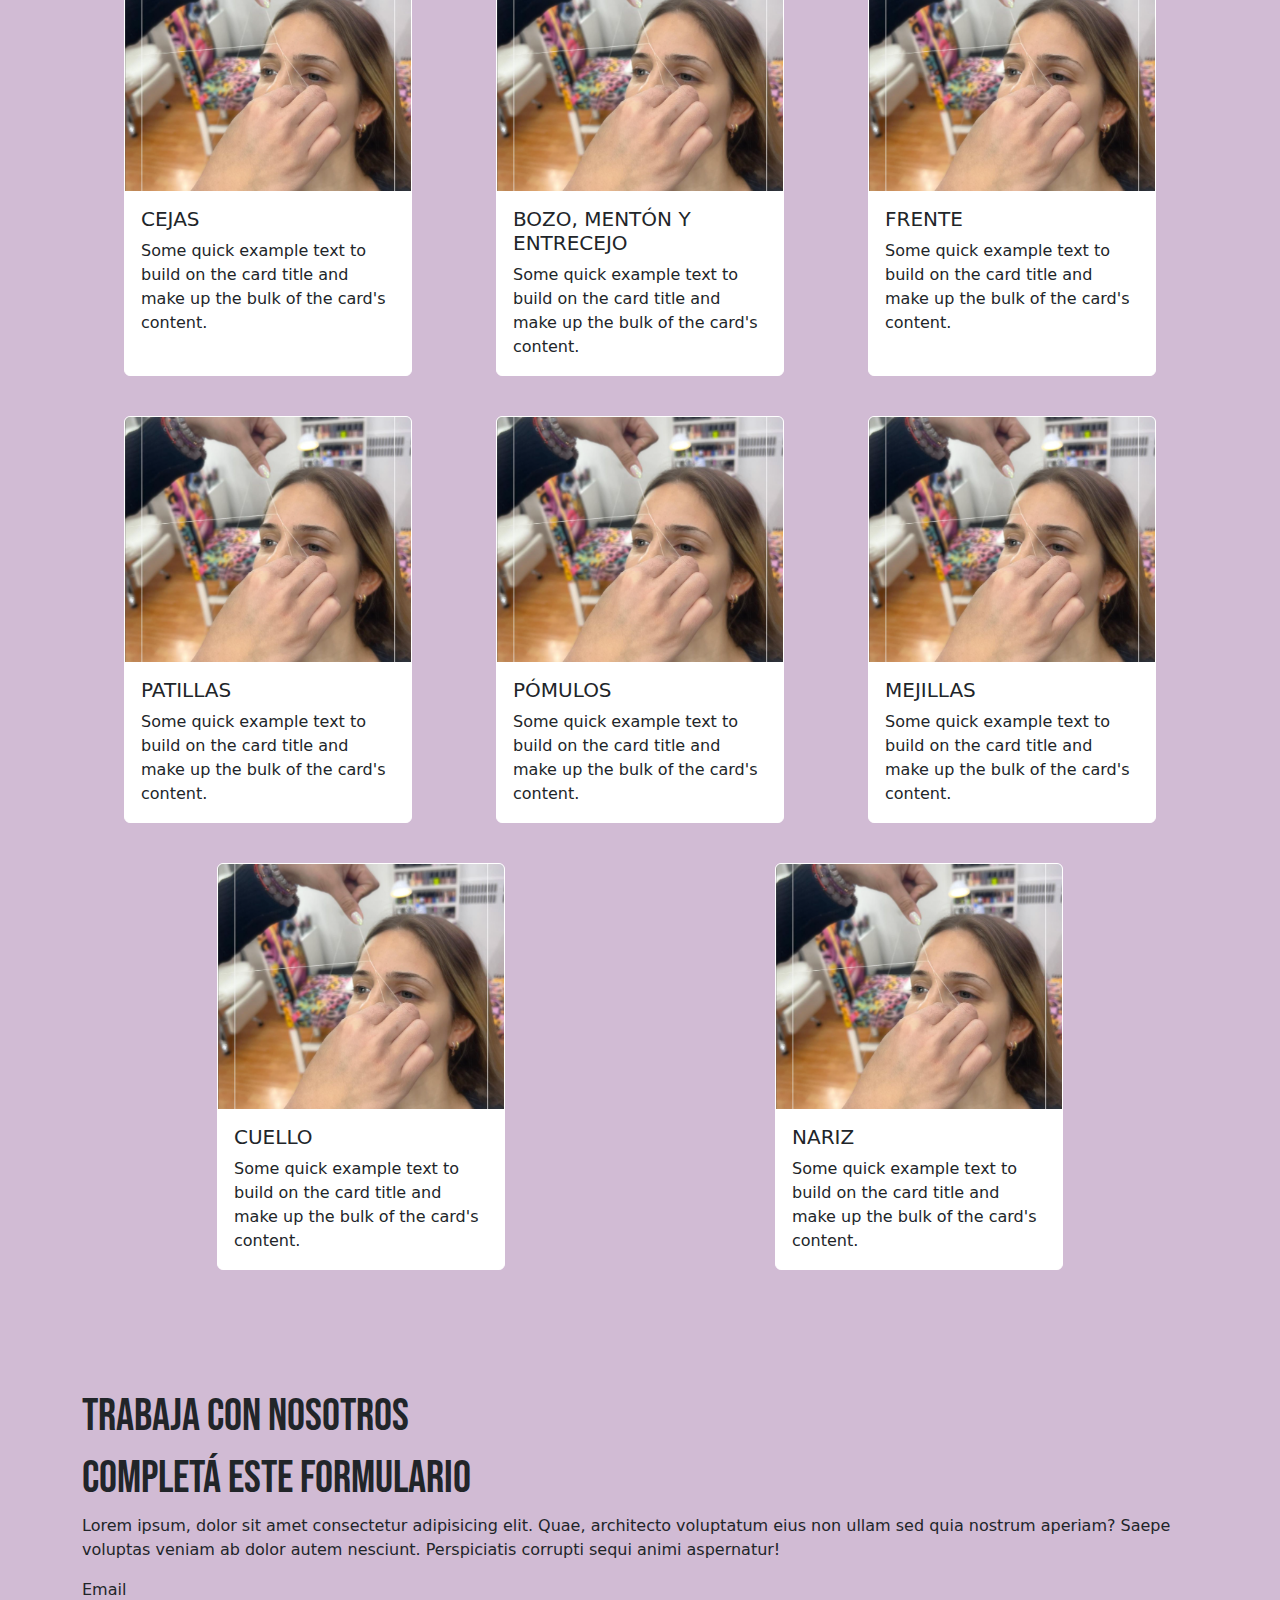
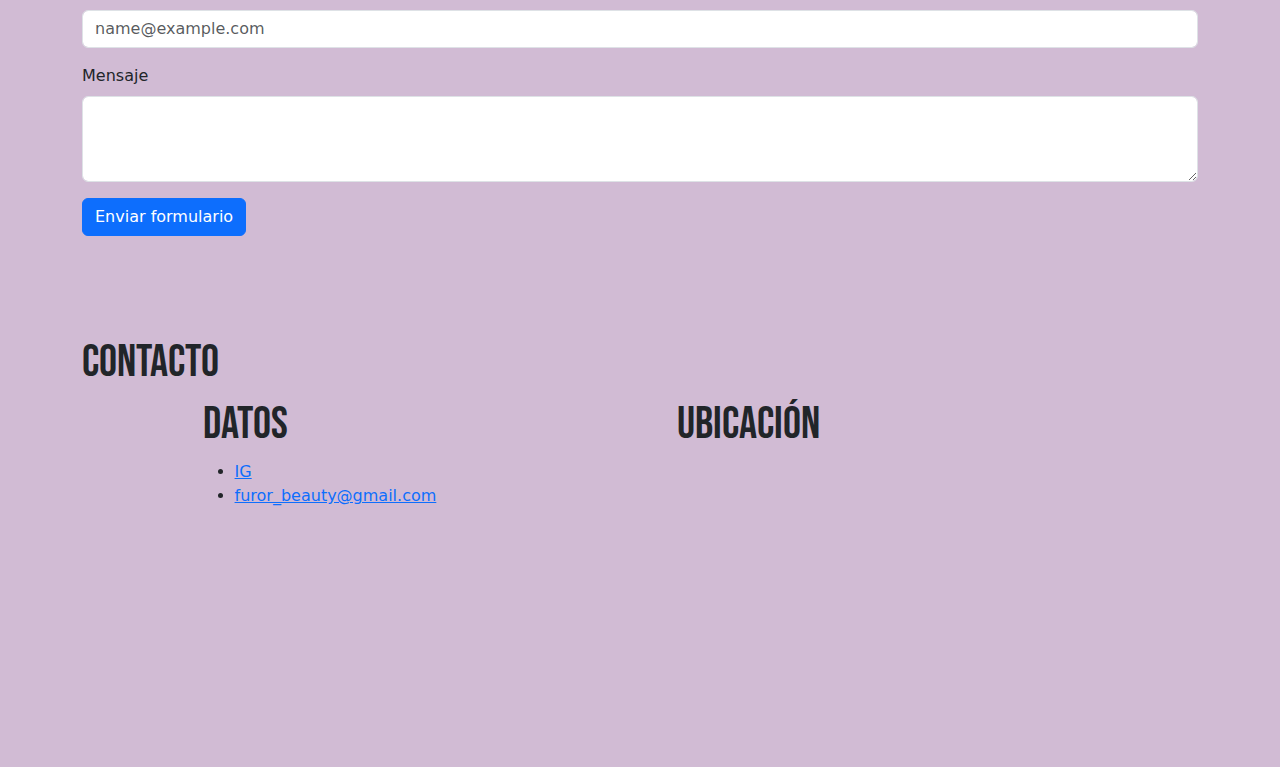
==== commit 2934a7b3: "Incorporo fuentes desde GOOGLE FONTS" ====
--- a/index.html
+++ b/index.html
@@ -5,9 +5,17 @@
     <meta http-equiv="X-UA-Compatible" content="IE=edge" />
     <meta name="viewport" content="width=device-width, initial-scale=1.0" />
     <!-- FAVICON -->
-    <link rel="shortcut icon" href="multimedia/img/logo-furor.jpeg" type="logo-furor">
+    <link
+      rel="shortcut icon"
+      href="multimedia/img/logo-furor.jpeg"
+      type="logo-furor"
+    />
     <!-- CSS -->
     <link rel="stylesheet" href="style.css" />
+    <!-- GOOGLE FONTS -->
+    <link rel="preconnect" href="https://fonts.googleapis.com">
+    <link rel="preconnect" href="https://fonts.gstatic.com" crossorigin>
+    <link href="https://fonts.googleapis.com/css2?family=Bebas+Neue&display=swap" rel="stylesheet">
     <!-- bootstrap CSS -->
     <link
       rel="stylesheet"
@@ -18,7 +26,7 @@
   <body>
     <!-- header -->
     <header>
-      <nav class="navbar-furor navbar fixed-top navbar-expand-lg ">
+      <nav class="navbar-furor navbar fixed-top navbar-expand-lg">
         <div class="container-fluid container">
           <a class="navbar-brand container-logo" href="#"
             ><img src="multimedia/img/logo-furor.jpeg" alt=""
@@ -59,7 +67,7 @@
                 </a>
                 <ul class="dropdown-menu">
                   <li>
-                    <a class="dropdown-item" href="#container-manicura"
+                    <a class="dropdown-item" href="#container-manicuria"
                       >MANICURIA</a
                     >
                   </li>
@@ -174,13 +182,6 @@
             <span class="visually-hidden">Next</span>
           </button>
         </div>
-        <!-- carousel-text -->
-        <p class="text-center">
-          Lorem ipsum dolor sit amet consectetur, adipisicing elit. Libero,
-          ducimus amet odio error voluptate pariatur voluptates! Assumenda
-          ducimus iure nesciunt, neque, ratione asperiores ipsam vel veniam
-          necessitatibus soluta alias ea!
-        </p>
       </section>
 
       <!-- quienes somos -->
--- a/style.css
+++ b/style.css
@@ -4,39 +4,54 @@
 #container-pedicuria,
 #container-cejas-pestanas,
 #container-perfilado {
-  padding-top: 60px;
+  padding-top: 100px;
 }
 
+.text-center {
+  padding-top: 0;
+}
 .carousel1 {
   text-align: -webkit-center;
+  padding-top: 30px;
 }
 
-h3 {
-  padding-top: 20px;
-  padding-bottom: 20px;
+h1 {
+  font-family: "Bebas Neue", sans-serif !important;
+  font-size: 65px !important;
 }
-
+h3,
 h4 {
-  padding-top: 20px;
-  padding-bottom: 20px;
+  font-family: "Bebas Neue", sans-serif !important;
+  font-size: 45px !important;
 }
 
 .card {
-    margin: 20px;
+  margin: 20px;
+  border-color: white !important;
 }
 
 .container-logo {
-    width: 80px;
+  width: 70px;
+  padding: 0 !important;
 }
 
 .container-logo img {
-    width: 100%;
+  width: 100%;
 }
 
 .navbar-furor {
-    background-color: #aa7ab7 !important;
+  background-color: white;
+  padding: 0 !important;
 }
 
 body {
-    background-color: #d1bbd4 !important;
-}+  background-color: #d1bbd4 !important;
+}
+
+.nav-link {
+  color: #aa7ab7 !important;
+  font-family: "Bebas Neue", sans-serif !important
+  ;
+  font-weight: bold !important;
+  font-size: 25px !important;
+}
